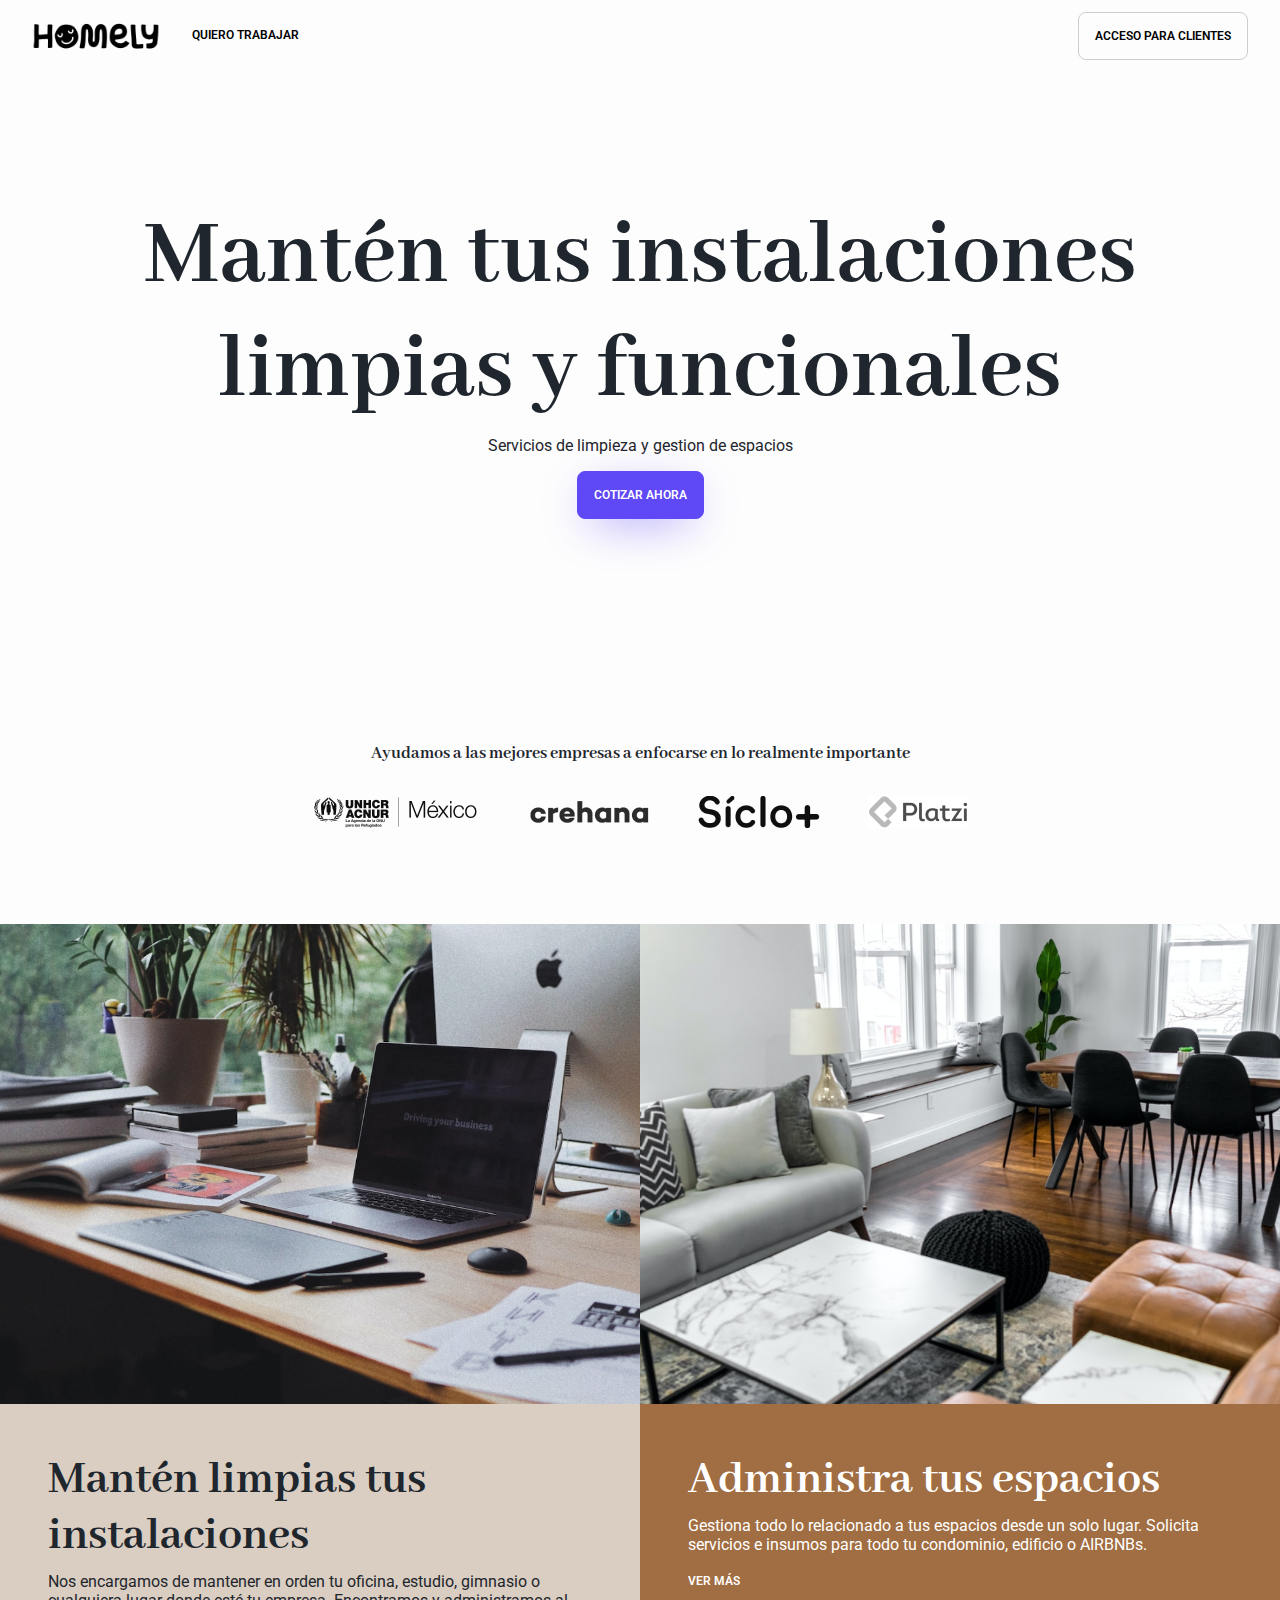
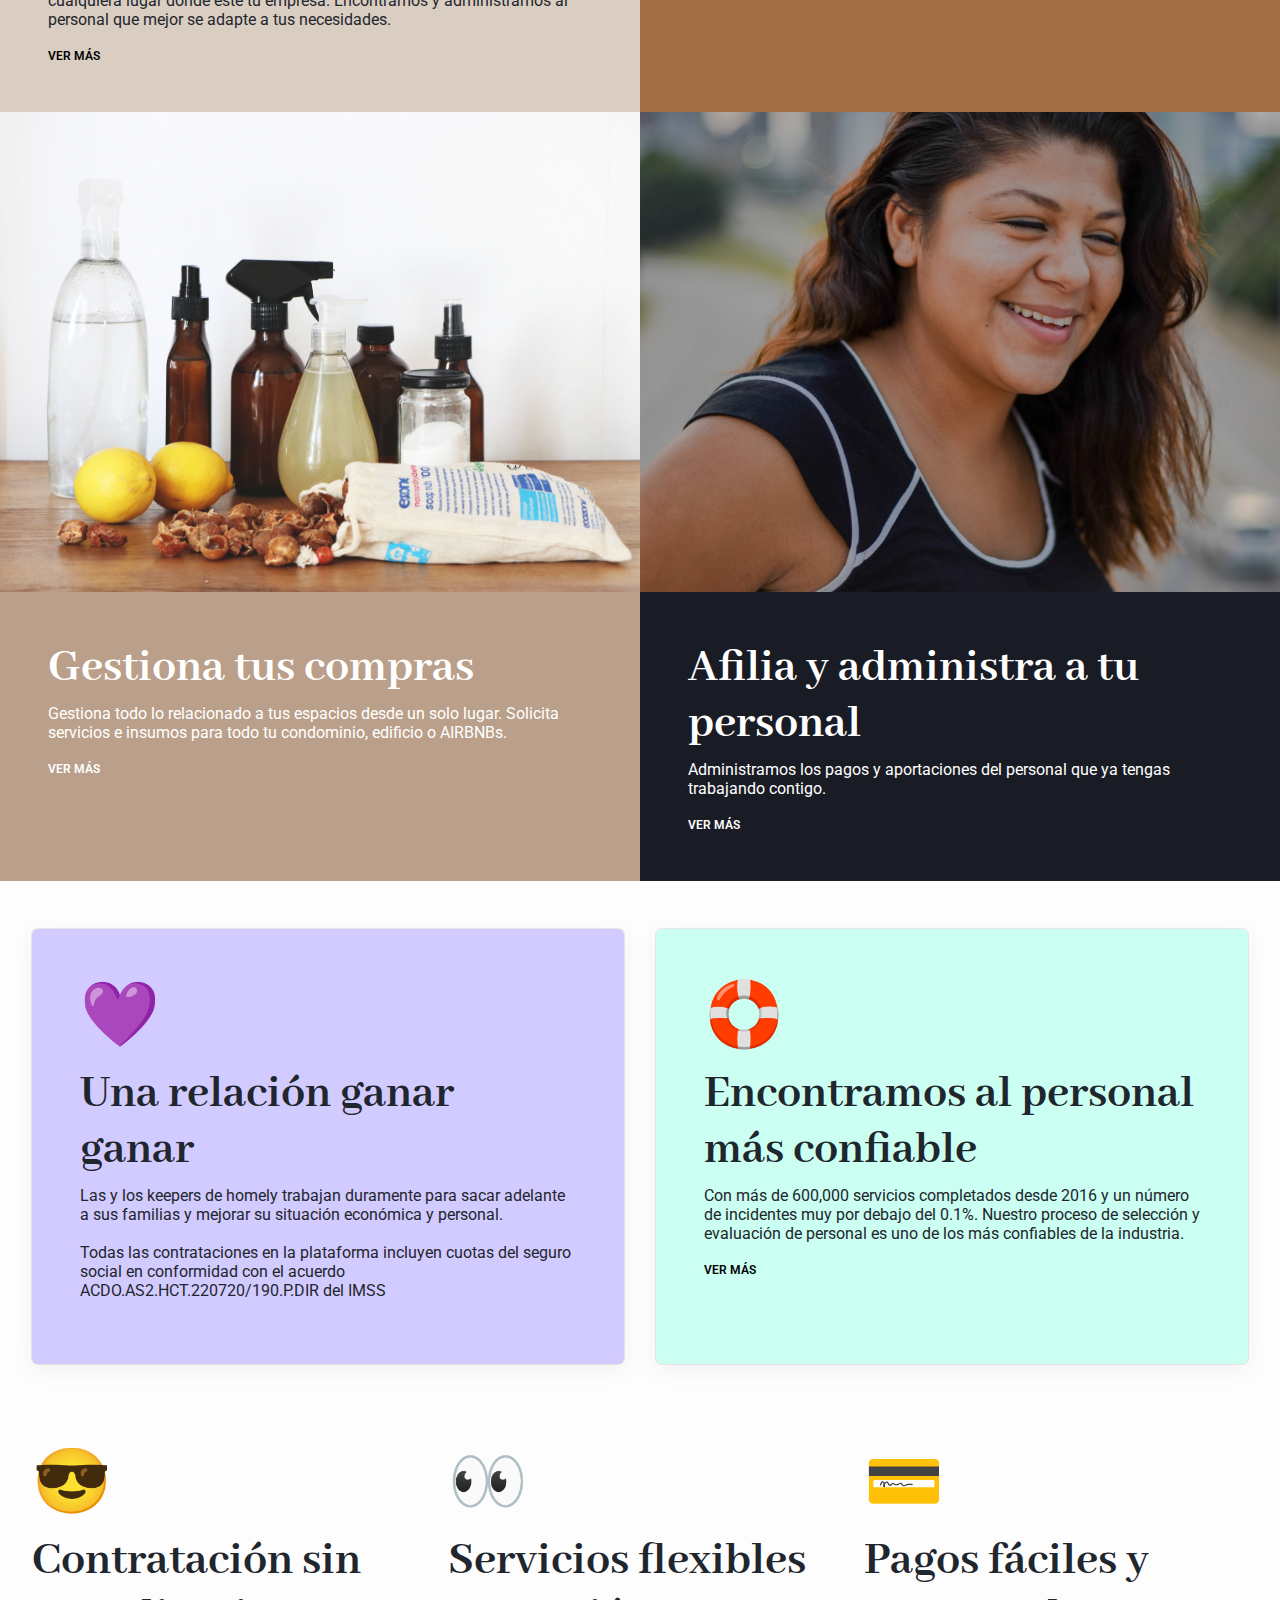
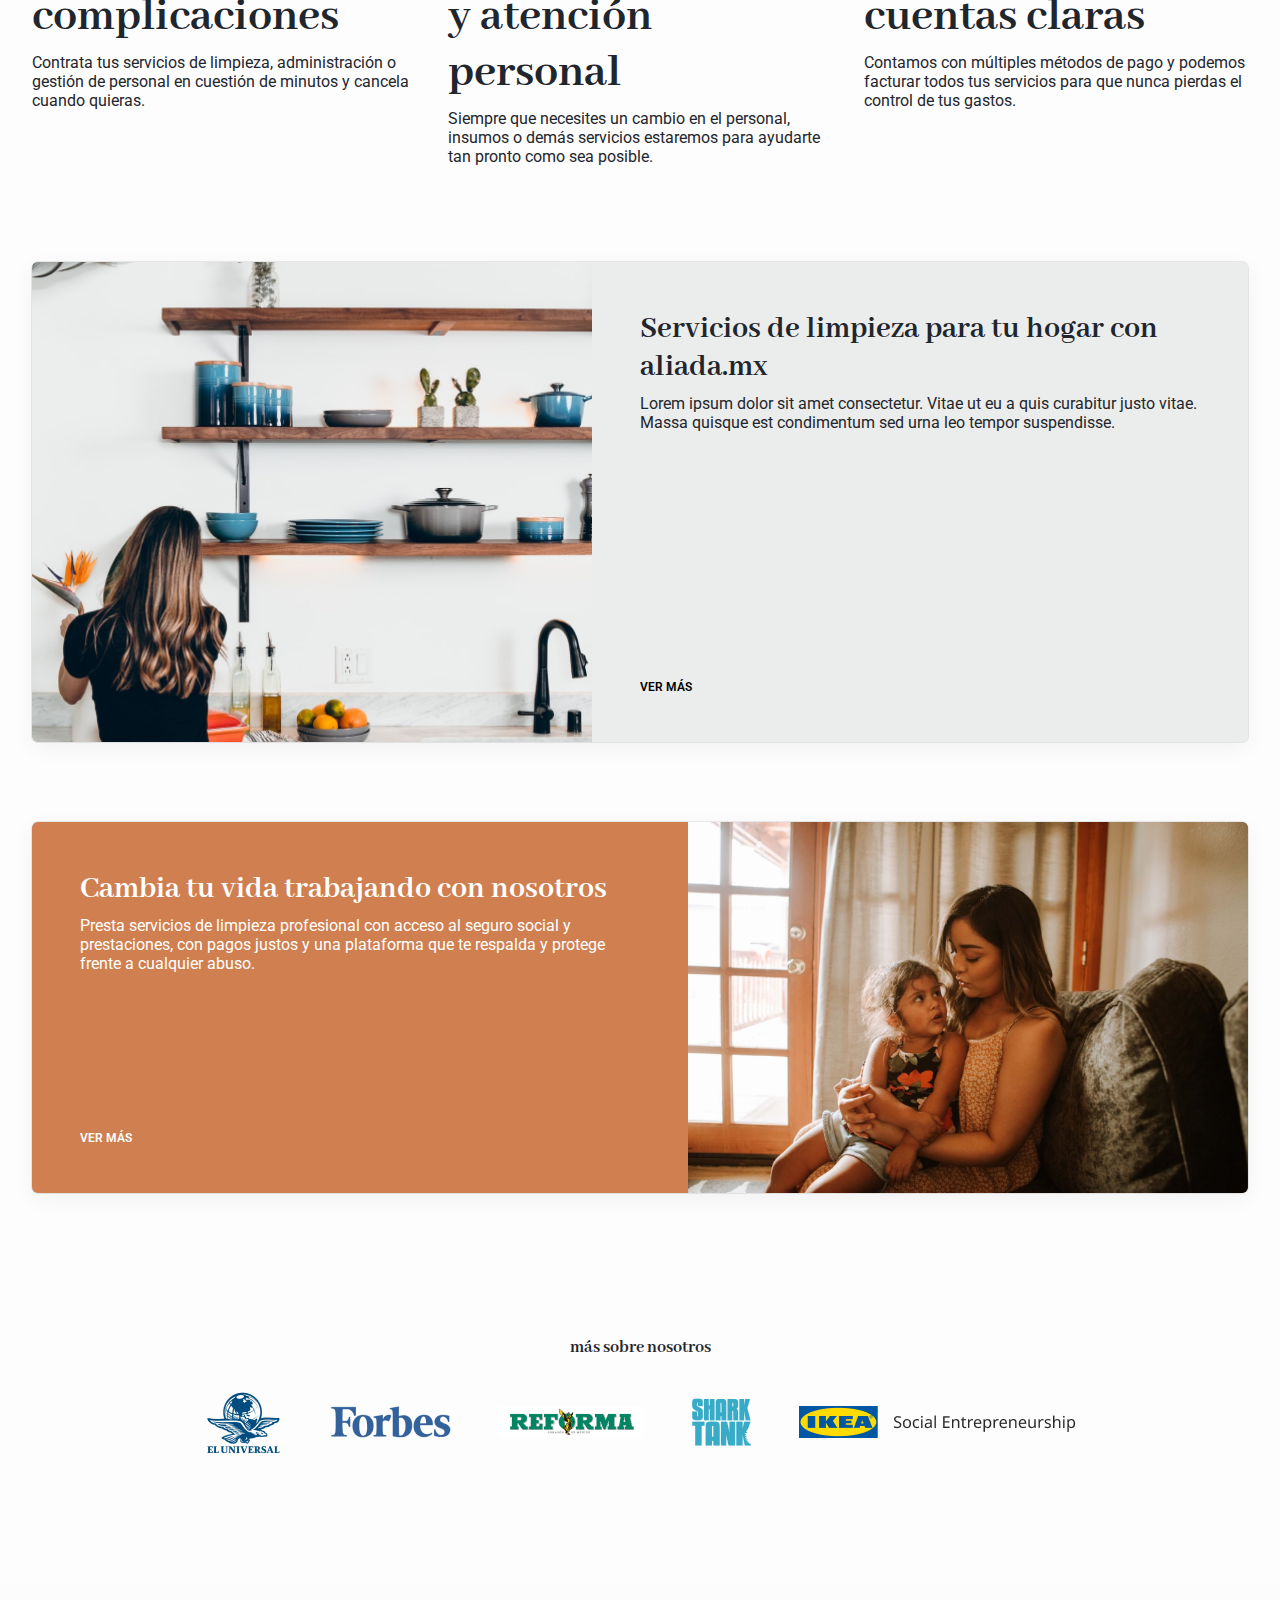
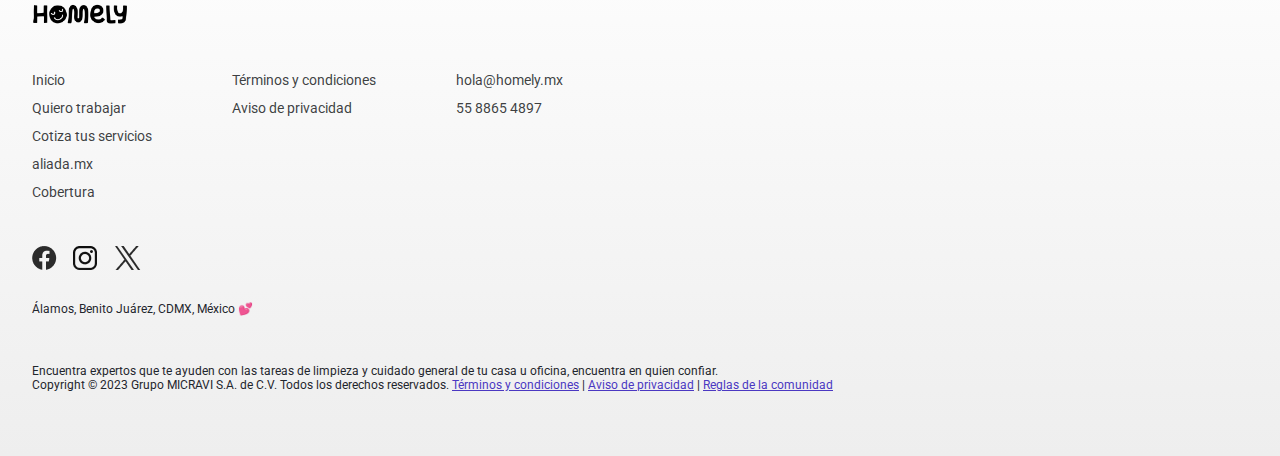
==== index.html @ 202dae4b "Basic pages done" ====
<!DOCTYPE html>
<html lang="en">
<head>
    <meta charset="UTF-8">
    <meta name="viewport" content="width=device-width, initial-scale=1.0">
    <title>Document</title>

    <link rel="stylesheet" href="alamo.css">
    <link rel="stylesheet" href="alamo.templates.css">

    <link href="https://fonts.googleapis.com/css2?family=Material+Symbols+Outlined" rel="stylesheet" />

</head>
<body>
    <nav>
        <div id="left" class="d-flex flex-direction-row gap-016">
            <img src="img/brand/homely-black.png" alt="Homely Logo">
            <a href="/keeper.html" class="btn third">Quiero trabajar</a>
        </div>
        <div id="left" class="d-flex flex-direction-row gap-016">
            <a href="#" class="btn second">acceso para clientes</a>
        </div>
    </nav>
    
    <header class="container py-128 d-flex flex-direction-column align-content-center">
        <h1 class="serif center">
            Mantén tus instalaciones limpias y funcionales
        </h1>
        <p class="mb-4 text-center">
            Servicios de limpieza y gestion de espacios
        </p>
        <div class="d-flex gap-4">
            <a href="#" class="btn cta">cotizar ahora</a>
        </div>
    </header>

    <section class="container center p-096 d-flex flex-direction-column gap-024">
        <h6>Ayudamos a las mejores empresas a enfocarse en lo realmente importante</h6>
        <div class="d-flex justify-content-center gap-048 flex-wrap">
            <img src="img/logos/acnur.png" alt="La agencia de naciones unidas para refugiados"/>
            <img src="img/logos/crehana.png" alt="crehana"/>
            <img src="img/logos/siclo.png" alt="Siclo"/>
            <img src="img/logos/platzi.png" alt="Platzi"/>
        </div>
    </section>

    <section class="row">
        <div class="service-tile" style="background: #D9CEC1;">
            <div class="photo">
                <img src="img/photos/office.png" alt="">
            </div>
            <div class="pd-l">
                <h3>Mantén limpias tus instalaciones</h3>
                <p>
                    Nos encargamos de mantener en orden tu oficina, estudio, gimnasio o cualquiera lugar donde esté tu empresa. Encontramos y administramos al personal que mejor se adapte a tus necesidades.
                </p>
                <a href="#" class="btn arrow">ver más</a>
            </div>
        </div>
        <div class="service-tile" style="background: #A16D42;">
            <div class="photo">
                <img src="img/photos/livingroom.png" alt="">
            </div>
            <div class="pd-l text-main-light">
                <h3>Administra tus espacios</h3>
                <p>
                    Gestiona todo lo relacionado a tus espacios desde un solo lugar. Solicita servicios e insumos para todo tu condominio, edificio o AIRBNBs.
                </p>
                <a href="#" class="btn arrow light">ver más</a>
            </div>
        </div>
    </section>

    <section class="row mb-048">
        <div class="service-tile" style="background: #ba9f8a;">
            <div class="photo">
                <img src="img/photos/supplies.png" alt="">
            </div>
            <div class="pd-l text-main-light">
                <h3>Gestiona tus compras</h3>
                <p>
                    Gestiona todo lo relacionado a tus espacios desde un solo lugar. Solicita servicios e insumos para todo tu condominio, edificio o AIRBNBs.
                </p>
                <a href="#" class="btn arrow light">ver más</a>
            </div>
        </div>
        <div class="service-tile" style="background: #1A1C25;">
            <div class="photo">
                <img src="img/photos/keeper.png" alt="">
            </div>
            <div class="pd-l text-main-light">
                <h3>Afilia y administra a tu personal</h3>
                <p>
                    Administramos los pagos y aportaciones del personal que ya tengas trabajando contigo.
                </p>
                <a href="#" class="btn arrow light">ver más</a>
            </div>
        </div>
    </section>

    <section class="container d-flex flex-direction-column gap-080 mb-048">
        <div class="row gap-032">
            <div class="pd-l bg-aux-c card">
                <h2>💜</h2>
                <h3>
                    Una relación ganar ganar
                </h3>
                <p>
                    Las y los keepers de homely trabajan duramente para sacar adelante a sus familias y mejorar su situación económica y personal. 
                    <br/> <br/>
                    Todas las contrataciones en la plataforma incluyen cuotas del seguro social en conformidad con el acuerdo ACDO.AS2.HCT.220720/190.P.DIR del IMSS
                </p>
            </div>
            <div class="pd-l bg-aux-d card">
                <h2>🛟</h2>
                <h3>
                    Encontramos al personal más confiable
                </h3>
                <p>
                    Con más de 600,000 servicios completados desde 2016 y un número de incidentes muy por debajo del 0.1%. Nuestro proceso de selección y evaluación de personal es uno de los más confiables de la industria.
                </p>
                <a href="#" class="btn arrow">ver más</a>
            </div>
        </div>
        <div class="row gap-032">
            <div>
                <h2>😎</h2>
                <h3>
                    Contratación sin complicaciones
                </h3>
                <p>
                    Contrata tus servicios de limpieza, administración o gestión de personal en cuestión de minutos y cancela cuando quieras.
                </p>
            </div>
            <div>
                <h2>👀</h2>
                <h3>
                    Servicios flexibles y atención personal
                </h3>
                <p>
                    Siempre que necesites un cambio en el personal, insumos o demás servicios estaremos para ayudarte tan pronto como sea posible.
                </p>
            </div>
            <div>
                <h2>💳</h2>
                <h3>
                    Pagos fáciles y cuentas claras
                </h3>
                <p>
                    Contamos con múltiples métodos de pago y podemos facturar todos tus servicios para que nunca pierdas el control de tus gastos.
                </p>
            </div>
        </div>

        <div class="row card wide" style="background: #EBEDEC;">
            <div class="photo">
                <img src="img/photos/home-aliada.png" alt="Living room">
            </div>
            <div class="pd-l d-flex flex-direction-column justify-content-between">
                <div>
                    <h4>
                        Servicios de limpieza para tu hogar con aliada.mx
                    </h4>
                    <p>
                        Lorem ipsum dolor sit amet consectetur. Vitae ut eu a quis curabitur justo vitae. Massa quisque est condimentum sed urna leo tempor suspendisse.
                    </p>
                </div>
                <a href="https://aliada.mx/new-landing" class="btn arrow align-self-start">ver más</a>
            </div>
        </div>

        <div class="row reverse-on-mobile card wide text-main-light" style="background: #D07F50;">
            <div class="pd-l d-flex flex-direction-column justify-content-between">
                <div>
                    <h4>
                        Cambia tu vida trabajando con nosotros
                    </h4>
                    <p>
                        Presta servicios de limpieza profesional con acceso al seguro social y prestaciones, con pagos justos y una plataforma que te respalda y protege frente a cualquier abuso.
                    </p>
                </div>
                <a href="keeper.html" class="btn arrow light align-self-start">ver más</a>
            </div>
            <div class="photo">
                <img src="img/photos/keeper-with-kid.png" alt="Lioving room">
            </div>
        </div>

    </section>

    <section class="container center p-096 d-flex flex-direction-column gap-024">
        <h6>más sobre nosotros</h6>
        <div class="d-flex justify-content-center align-items-center gap-048 flex-wrap">
            <a href="https://www.eluniversal.com.mx/techbit/homely-la-app-que-te-ayuda-mantener-tu-casa-limpia/">
                <img src="img/logos/universal.png" alt="Diaro El Universal">
            </a>
            <a href="https://www.forbes.com.mx/30-promesas-2019-homely-y-su-mision-de-impulsar-a-los-trabajadores-domesticos/">
                <img src="img/logos/forbes.png" alt="Forbes">
            </a>
            <a href="https://www.reforma.com/arrasan-mexicanos-en-el-sxsw/ar1627088">
                <img src="img/logos/reforma.png" alt="Periodico Reforma">
            </a>
            <a href="https://www.youtube.com/watch?v=Z-7Yk5WXsDM">
                <img src="img/logos/sharktank.png" alt="Shark Tank">
            </a>
            <a href="https://www.ikeasocialentrepreneurship.org/en/social-enterprises/homely">
                <img src="img/logos/ikea-SE-logo.png" alt="Ikea social entrepreneurship">
            </a>
        </div>
    </section>

    <footer>
        <div class="container d-flex flex-direction-column py-048 gap-032">
            <img src="img/brand/homely-black.png" alt="homely logo">
            <menu class="caption">
                <div class="d-flex flex-direction-column gap-012">
                    <a href="#">Inicio</a>
                    <a href="#">Quiero trabajar</a>
                    <a href="#">Cotiza tus servicios</a>
                    <a href="#">aliada.mx</a>
                    <a href="#">Cobertura</a>
                </div>
                <div class="d-flex flex-direction-column gap-012">
                    <a href="#">Términos y condiciones</a>
                    <a href="#">Aviso de privacidad</a>
                </div>
                <div class="d-flex flex-direction-column gap-012">
                    <a href="#">hola@homely.mx</a>
                    <a href="#">55 8865 4897</a>
                </div>
            </menu>
            <div class="footer-social d-flex gap-016">
                <a href="https://www.facebook.com/HomelyLat/">
                    <img src="img/logos/facebook.png" alt="facebook">
                </a>
                <a href="https://instagram.com/homelylat?igshid=MzRlODBiNWFlZA==">
                    <img src="img/logos/instagram.png" alt="instagram">
                </a>
                <a href="https://x.com/homelylat">
                    <img src="img/logos/x.png" alt="twitter">
                </a>
            </div>
            <p class="small">
                Álamos, Benito Juárez, CDMX, México 💕
            </p>

            <p class="small text-subtle-dark">
                Encuentra expertos que te ayuden con las tareas de limpieza y cuidado general de tu casa u oficina, encuentra en quien confiar.
                <br>
                Copyright © 2023 Grupo MICRAVI S.A. de C.V. Todos los derechos reservados. <a href="#">Términos y condiciones</a> | <a href="#">Aviso de privacidad</a> | <a href="#">Reglas de la comunidad</a> 
            </p>
        </div>
    </footer>
</body>
</html>
---- alamo.css ----
/* ==================================== index ====================================
  Imports
  Root
  HTML
  Text
    Text alignment
    Text transformation
    Lists
  Background
  Color
    Font color
  Padding
  Flexbox
  Grid
  Buttons
  Form controls
  Navigation
  Sections
  Image handling (sizing and responsivness)
  Shadows
*/

/* ==================================== imports ==================================== */

@import url('https://fonts.googleapis.com/css2?family=Roboto:wght@100;400;700&display=swap');
@import url('https://fonts.googleapis.com/css2?family=Roboto+Slab&display=swap');
@import url('https://fonts.googleapis.com/css2?family=Abhaya+Libre:wght@400;700&display=swap');

/* ==================================== ROOT ==================================== */
/* Define variables here */

:root{
    --color-brand-main-030: #E3E7FF;
    --color-brand-main-060: #D5DBFF; 
    --color-brand-main-090: #ABB6FF; 
    --color-brand-main-100: #5F48F6; 
    --color-brand-main-200: #4B38C2; 
    --color-brand-main-300: #2D2275;
    --color-brand-main-400: #100748; 

    --color-neutral-solid-00: #FFFFFF; 
    --color-neutral-solid-10: #F0F2F5; 
    --color-neutral-solid-20: #D1D7E0; 
    --color-neutral-solid-30: #B3BDCB; 
    --color-neutral-solid-40: #95A3B7; 
    --color-neutral-solid-50: #7689A2; 
    --color-neutral-solid-60: #48566A; 
    --color-neutral-solid-70: #343E4C; 
    --color-neutral-solid-80: #1F262D; 
    --color-neutral-solid-90: #0A0D0F; 
    --color-neutral-solid-100: #000000; 

    --color-neutral-alpha-light-05: rgba(249, 250, 251, 0.05); 
    --color-neutral-alpha-light-10: rgba(249, 250, 251, 0.1); 
    --color-neutral-alpha-light-20: rgba(240, 242, 245, 0.2); 
    --color-neutral-alpha-light-40: rgba(209, 215, 224, 0.4); 
    --color-neutral-alpha-light-80: rgba(179, 189, 203, 0.8); 

    --color-neutral-alpha-dark-05: rgba(10, 13, 15, 0.05); 
    --color-neutral-alpha-dark-10: rgba(10, 13, 15, 0.1); 
    --color-neutral-alpha-dark-20: rgba(10, 13, 15, 0.2); 
    --color-neutral-alpha-dark-40: rgba(10, 13, 15, 0.4); 
    --color-neutral-alpha-dark-80: rgba(10, 13, 15, 0.8); 

    --color-aux-a: #CCFFCB;
    --color-aux-b: #FCFC95;
    --color-aux-c: #D2CBFF;
    --color-aux-d: #CAFFF2;
    --color-aux-e: #FECAFF;

    --color-school-coding: #0048B5;
    --color-school-data: #95E388;
    --color-school-design: #FF4365;

    --color-status-success-50: #A5FFE9;
    --color-status-success-100: #49F6AD;
    --color-status-success-200: #33AC8F;

    --color-status-warning-50: #FFFFCB;
    --color-status-warning-100: #FCFC95;
    --color-status-warning-200: #B9A165;

    --color-status-danger-50: #FFC3A5;
    --color-status-danger-100: #F67C49;
    --color-status-danger-200: #AC5B33;

    --color-status-info-50: #A5DDFF;
    --color-status-info-100: #4990F6;
    --color-status-info-200: #337FAC;

    --gradient-light-1: linear-gradient(-20deg, #ace0f9 0%, #fff1eb 100%);
    --gradient-light-2: linear-gradient(-20deg, #f6f3ff 0%, #cd9cf2 1000%);
    --gradient-light-3: linear-gradient(-20deg, #e9defa 0%, #fbfcdb 100%);
    --gradient-light-4: linear-gradient(to top, #dad4ec 0%, #dad4ec 1%, #f3e7e9 100%);
    --gradient-light-5: linear-gradient(-90deg, #c1dfc4 0%, #deecdd 100%);
    --gradient-light-6: linear-gradient(to top, #dfe9f3 0%, white 100%);
    --gradient-light-7: linear-gradient(-225deg, #E3FDF5 0%, #FFE6FA 100%);
    --gradient-light-8: linear-gradient(-225deg, #B7F8DB 0%, #50A7C2 100%);

    --gradient-dark-1: linear-gradient(135deg, #667eea 0%, #764ba2 100%);
    --gradient-dark-2: linear-gradient(90deg, #4facfe 0%, #00f2fe 100%);
    --gradient-dark-3: linear-gradient(-120deg, #f093fb 0%, #f5576c 100%);
    --gradient-dark-4: linear-gradient(to right, #6a11cb 0%, #2575fc 100%);
    --gradient-dark-5: linear-gradient(to top, #00c6fb 0%, #005bea 100%);
    --gradient-dark-6: linear-gradient(15deg, #13547a 0%, #80d0c7 100%);
    --gradient-dark-7: linear-gradient(to right, #ff0844 0%, #ffb199 100%);
    --gradient-dark-8: linear-gradient(20deg, #616161 0%, #9bc5c3 100%);

    --gradient-v-1: linear-gradient(to bottom, #9B4F96, #FF6BAE);
    --gradient-v-2: linear-gradient(to bottom, #403F8C, #00F1FF);
    --gradient-v-3: linear-gradient(to bottom, #FFB800, #FF3C82);
    --gradient-v-4: linear-gradient(to bottom, #B721FF, #FFD302);
    --gradient-v-5: linear-gradient(to bottom, #1B998B, #00B4D8);

    --gradient-background-light: linear-gradient(180deg, #FFFFFF 0%, #EFEFF5 100%);
    --gradient-background-dark: linear-gradient(180deg, #3B3F4B 0%, #262831 100%);

    --radius-4: 0.25rem;
    --radius-8: 0.5rem;
    --radius-12: 0.75rem;
    --radius-16: 1rem;
    --radius-24: 1.5rem;
    --radius-32: 2rem;
    --radius-64: 4rem;
    --radius-128: 8rem;
    --radius-160: 10rem;
    --radius-192: 12rem;

    --base-size-4: 0.25rem;
    --base-size-8: 0.5rem;
    --base-size-12: 0.75rem;
    --base-size-16: 1rem;
    --base-size-20: 1.25rem;
    --base-size-24: 1.5rem;
    --base-size-28: 1.75rem;
    --base-size-32: 2rem;
    --base-size-36: 2.25rem;
    --base-size-40: 2.5rem;
    --base-size-44: 2.75rem;
    --base-size-48: 3rem;
    --base-size-64: 4rem;
    --base-size-80: 5rem;
    --base-size-96: 6rem;
    --base-size-112: 7rem;
    --base-size-128: 8rem;
    --base-size-144: 9rem;
    --base-size-160: 10rem;
    --base-size-240: 15rem;
}

::selection {
  background-color: #FCFC95; /* set the background color of the selected text */
  color: #000; /* set the text color of the selected text */
  text-shadow: none; /* remove any text shadow on the selected text */
}


/* ==================================== HTML ==================================== */
/* Default styles for the HTML element */

html, body { 
    padding: 0px;
    margin: 0px;
    font-family: 'Roboto', sans-serif;
    background: #FDFDFD;
    color: var(--color-neutral-solid-80);
}

body{
  overflow:initial !important
}

/* ==================================== text ==================================== */
/* Text size and transformation */

h1, h2, h3, h4, h5, h6{
  margin: 0px;
  font-family: 'Abhaya Libre', 'Times New Roman', Times, serif;
  font-weight: 700;
  margin-bottom: 8px;
}

p{
  margin: 0px;
  margin-bottom: 16px;
  font-family: 'Roboto', Arial, Helvetica, sans-serif;
}

/* h1.serif, h2.serif, h3.serif, h4.serif, h5.serif, h6.serif{
  font-family: 'Poppins';
  font-weight: 700;
} */

h1{ font-size: 6rem; font-weight: 700;}
h2{ font-size: 4em; font-weight: 700;}
h3{ font-size: 3rem; font-weight: 700;}
h4{ font-size: 2rem; font-weight: 700;}
h5{ font-size: 1.5rem; font-weight: 700;}
h6{ font-size: 1.125rem; font-weight: 700;}


@media screen and (max-width: 768px) { 
  h1 { font-size: 3rem; }
  h2 { font-size: 2.5rem; }
  h3 { font-size: 2rem; }
  h4 { font-size: 1.75rem; }
  h5 { font-size: 1.5rem; }
  h6 { font-size: 1.25rem; }
}

.quote{ font-size: 1.25rem; font-family: 'Roboto Slab'; }

.caption{ font-size: 0.875rem; }

.small{ font-size: 0.75rem; }

.overline{ font-size: 0.625rem; }

.right{ text-align: right; }

.left{ text-align: left;}

.center{ text-align: center; }

.right{ text-align: right; }

.justify{ text-align: justify; }

.bold{ font-weight: bold; }

.italic{ font-style: italic; }

.underline{ text-decoration: underline; }

.capitalize{ text-transform: capitalize; }

ul {
  padding: 0px;
}

li {
  display: flex;
  align-items: center;
  margin-bottom: 1rem;
}

.feather {
  width: 18px;
  height: 18px;
  stroke: currentColor;
  stroke-width: 1;
  stroke-linecap: round;
  stroke-linejoin: round;
  fill: none;
}


/* ==================================== background ==================================== */
/* SECTION DESCRIPTION HERE */

.bg-primary { background-color: var(--color-brand-main-100); }
.bg-secondary { background-color: var(--color-brand-main-300); }
.bg-white { background-color: var(--color-neutral-solid-00); }
.bg-light { background-color: var(--color-neutral-solid-10); }
.bg-dark { background-color: var(--color-neutral-solid-100); }

.bg-light-main      { background-color: var(--color-neutral-solid-00);}
.bg-light-secondary { background-color: var(--color-neutral-solid-20);}
.bg-dark-main       {background-color: var(--color-neutral-solid-90);}
.bg-dark-secondary  {background-color: var(--color-neutral-solid-80);}

.bg-aux-a { background-color: var(--color-aux-a); }
.bg-aux-b { background-color: var(--color-aux-b); }
.bg-aux-c { background-color: var(--color-aux-c); }
.bg-aux-d { background-color: var(--color-aux-d); }
.bg-aux-e { background-color: var(--color-aux-e); }

.bg-school-coding { background-color: var(--color-school-coding); }
.bg-school-data { background-color: var(--color-school-data); }
.bg-school-design { background-color: var(--color-school-design); }

.bg-gradient-light-1 { background-image: var(--gradient-light-1) !important; }
.bg-gradient-light-2 { background-image: var(--gradient-light-2) !important; }
.bg-gradient-light-3 { background-image: var(--gradient-light-3) !important; }
.bg-gradient-light-4 { background-image: var(--gradient-light-4) !important; }
.bg-gradient-light-5 { background-image: var(--gradient-light-5) !important; }
.bg-gradient-light-6 { background-image: var(--gradient-light-6) !important; }
.bg-gradient-light-7 { background-image: var(--gradient-light-7) !important; }
.bg-gradient-light-8 { background-image: var(--gradient-light-8) !important; }

.bg-gradient-dark-1 { background-image: var(--gradient-dark-1) !important }
.bg-gradient-dark-2 { background-image: var(--gradient-dark-2) !important; }
.bg-gradient-dark-3 { background-image: var(--gradient-dark-3) !important; }
.bg-gradient-dark-4 { background-image: var(--gradient-dark-4) !important; }
.bg-gradient-dark-5 { background-image: var(--gradient-dark-5) !important; }
.bg-gradient-dark-6 { background-image: var(--gradient-dark-6) !important; }
.bg-gradient-dark-7 { background-image: var(--gradient-dark-7) !important; }
.bg-gradient-dark-8 { background-image: var(--gradient-dark-8) !important; }

.bg-gradient-v-1 { background-image: var(--gradient-v-1); }
.bg-gradient-v-2 { background-image: var(--gradient-v-2); }
.bg-gradient-v-3 { background-image: var(--gradient-v-3); }
.bg-gradient-v-4 { background-image: var(--gradient-v-4); }
.bg-gradient-v-5 { background-image: var(--gradient-v-5); }

.bg-gradient-light { background-image: var(--gradient-background-light); }

.bg-alpha-light { background: var(--color-neutral-alpha-light-20); }
.bg-alpha-dark { background: var(--color-neutral-alpha-dark-20); }

.transition { background: linear-gradient(180deg, var(--color1) 49.48%, #FFFFFF 49.49%); }
.transition-light { --color1: var(--color-neutral-solid-10); }
.transition-dark { --color1: var(--color-neutral-solid-80); }


/* ==================================== font color ==================================== */
/* SECTION DESCRIPTION HERE */

.text-main-light{
  color: var(--color-neutral-solid-00);
}

.text-main-dark{
    color: var(--color-neutral-solid-100);
}

.text-secondary-light{
  color: var(--color-neutral-alpha-light-40);
}

.text-secondary-dark{
  color: var(--color-neutral-alpha-dark-40);
}

/* .text-gradient {
  background-size: 100%;
  background-clip: text;
  -webkit-background-clip: text;
  -moz-background-clip: text;
  -webkit-text-fill-color: transparent; 
  -moz-text-fill-color: transparent;
} */

.gradient-text {
  background: linear-gradient(45deg, #ff00cc, #3333ff);
  background-clip: text;
  -webkit-background-clip: text;
  color: transparent;
}

/* ==================================== padding & margin ==================================== */
/* SECTION DESCRIPTION HERE */

/* Spacing */

/* Margin */
.m-004 { margin: var(--base-size-4);}
.m-008 { margin: var(--base-size-8);}
.m-012 { margin: var(--base-size-12);}
.m-016 { margin: var(--base-size-16); }
.m-020 { margin: var(--base-size-20); }
.m-024 { margin: var(--base-size-24); }
.m-028 { margin: var(--base-size-28); }
.m-032 { margin: var(--base-size-32); }
.m-036 { margin: var(--base-size-36); }
.m-040 { margin: var(--base-size-40); }
.m-044 { margin: var(--base-size-44); }
.m-048 { margin: var(--base-size-48); }
.m-064 { margin: var(--base-size-64); }
.m-080 { margin: var(--base-size-80); }
.m-096 { margin: var(--base-size-96); }
.m-112 { margin: var(--base-size-112); }
.m-128 { margin: var(--base-size-128); }
.m-144 { margin: var(--base-size-144); }
.m-160 { margin: var(--base-size-160); }

/* Margin Y */
.my-004 { margin-top: var(--base-size-4); margin-bottom: var(--base-size-4); }
.my-008 { margin-top: var(--base-size-8); margin-bottom: var(--base-size-8); }
.my-012 { margin-top: var(--base-size-12); margin-bottom: var(--base-size-12); }
.my-016 { margin-top: var(--base-size-16); margin-bottom: var(--base-size-16); }
.my-020 { margin-top: var(--base-size-20); margin-bottom: var(--base-size-20); }
.my-024 { margin-top: var(--base-size-24); margin-bottom: var(--base-size-24); }
.my-028 { margin-top: var(--base-size-28); margin-bottom: var(--base-size-28); }
.my-032 { margin-top: var(--base-size-32); margin-bottom: var(--base-size-32); }
.my-036 { margin-top: var(--base-size-36); margin-bottom: var(--base-size-36); }
.my-040 { margin-top: var(--base-size-40); margin-bottom: var(--base-size-40); }
.my-044 { margin-top: var(--base-size-44); margin-bottom: var(--base-size-44); }
.my-048 { margin-top: var(--base-size-48); margin-bottom: var(--base-size-48); }
.my-064 { margin-top: var(--base-size-64); margin-bottom: var(--base-size-64); }
.my-080 { margin-top: var(--base-size-80); margin-bottom: var(--base-size-80); }
.my-096 { margin-top: var(--base-size-96); margin-bottom: var(--base-size-96); }
.my-112 { margin-top: var(--base-size-112); margin-bottom: var(--base-size-112); }
.my-128 { margin-top: var(--base-size-128); margin-bottom: var(--base-size-128); }
.my-144 { margin-top: var(--base-size-144); margin-bottom: var(--base-size-144); }
.my-160 { margin-top: var(--base-size-160); margin-bottom: var(--base-size-160); }

/* Margin X */
.mx-004 { margin-left: var(--base-size-4); margin-right: var(--base-size-4); }
.mx-008 { margin-left: var(--base-size-8); margin-right: var(--base-size-8); }
.mx-012 { margin-left: var(--base-size-12); margin-right: var(--base-size-12); }
.mx-016 { margin-left: var(--base-size-16); margin-right: var(--base-size-16); }
.mx-020 { margin-left: var(--base-size-20); margin-right: var(--base-size-20); }
.mx-024 { margin-left: var(--base-size-24); margin-right: var(--base-size-24); }
.mx-028 { margin-left: var(--base-size-28); margin-right: var(--base-size-28); }
.mx-032 { margin-left: var(--base-size-32); margin-right: var(--base-size-32); }
.mx-036 { margin-left: var(--base-size-36); margin-right: var(--base-size-36); }
.mx-040 { margin-left: var(--base-size-40); margin-right: var(--base-size-40); }
.mx-044 { margin-left: var(--base-size-44); margin-right: var(--base-size-44); }
.mx-048 { margin-left: var(--base-size-48); margin-right: var(--base-size-48); }
.mx-064 { margin-left: var(--base-size-64); margin-right: var(--base-size-64); }
.mx-080 { margin-left: var(--base-size-80); margin-right: var(--base-size-80); }
.mx-096 { margin-left: var(--base-size-96); margin-right: var(--base-size-96); }
.mx-112 { margin-left: var(--base-size-112); margin-right: var(--base-size-112); }
.mx-128 { margin-left: var(--base-size-128); margin-right: var(--base-size-128); }
.mx-144 { margin-left: var(--base-size-144); margin-right: var(--base-size-144); }
.mx-160 { margin-left: var(--base-size-160); margin-right: var(--base-size-160); }


/* Margin Top */
.mt-004 { margin-top: var(--base-size-4); }
.mt-008 { margin-top: var(--base-size-8); }
.mt-012 { margin-top: var(--base-size-12); }
.mt-016 { margin-top: var(--base-size-16); }
.mt-020 { margin-top: var(--base-size-20); }
.mt-024 { margin-top: var(--base-size-24); }
.mt-028 { margin-top: var(--base-size-28); }
.mt-032 { margin-top: var(--base-size-32); }
.mt-036 { margin-top: var(--base-size-36); }
.mt-040 { margin-top: var(--base-size-40); }
.mt-044 { margin-top: var(--base-size-44); }
.mt-048 { margin-top: var(--base-size-48); }
.mt-064 { margin-top: var(--base-size-64); }
.mt-080 { margin-top: var(--base-size-80); }
.mt-096 { margin-top: var(--base-size-96); }
.mt-112 { margin-top: var(--base-size-112); }
.mt-128 { margin-top: var(--base-size-128); }
.mt-144 { margin-top: var(--base-size-144); }
.mt-160 { margin-top: var(--base-size-160); }

/* Margin Bottom */
.mb-004 { margin-bottom: var(--base-size-4); }
.mb-008 { margin-bottom: var(--base-size-8); }
.mb-012 { margin-bottom: var(--base-size-12); }
.mb-016 { margin-bottom: var(--base-size-16); }
.mb-020 { margin-bottom: var(--base-size-20); }
.mb-024 { margin-bottom: var(--base-size-24); }
.mb-028 { margin-bottom: var(--base-size-28); }
.mb-032 { margin-bottom: var(--base-size-32); }
.mb-036 { margin-bottom: var(--base-size-36); }
.mb-040 { margin-bottom: var(--base-size-40); }
.mb-044 { margin-bottom: var(--base-size-44); }
.mb-048 { margin-bottom: var(--base-size-48); }
.mb-064 { margin-bottom: var(--base-size-64); }
.mb-080 { margin-bottom: var(--base-size-80); }
.mb-096 { margin-bottom: var(--base-size-96); }
.mb-112 { margin-bottom: var(--base-size-112); }
.mb-128 { margin-bottom: var(--base-size-128); }
.mb-144 { margin-bottom: var(--base-size-144); }
.mb-160 { margin-bottom: var(--base-size-160); }


/* Margin Left */
.ml-004 { margin-left: var(--base-size-4); }
.ml-008 { margin-left: var(--base-size-8); }
.ml-012 { margin-left: var(--base-size-12); }
.ml-016 { margin-left: var(--base-size-16); }
.ml-020 { margin-left: var(--base-size-20); }
.ml-024 { margin-left: var(--base-size-24); }
.ml-028 { margin-left: var(--base-size-28); }
.ml-032 { margin-left: var(--base-size-32); }
.ml-036 { margin-left: var(--base-size-36); }
.ml-040 { margin-left: var(--base-size-40); }
.ml-044 { margin-left: var(--base-size-44); }
.ml-048 { margin-left: var(--base-size-48); }
.ml-064 { margin-left: var(--base-size-64); }
.ml-080 { margin-left: var(--base-size-80); }
.ml-096 { margin-left: var(--base-size-96); }
.ml-112 { margin-left: var(--base-size-112); }
.ml-128 { margin-left: var(--base-size-128); }
.ml-144 { margin-left: var(--base-size-144); }
.ml-160 { margin-left: var(--base-size-160); }


/* Margin Right */
.mr-004 { margin-right: var(--base-size-4); }
.mr-008 { margin-right: var(--base-size-8); }
.mr-012 { margin-right: var(--base-size-12); }
.mr-016 { margin-right: var(--base-size-16); }
.mr-020 { margin-right: var(--base-size-20); }
.mr-024 { margin-right: var(--base-size-24); }
.mr-028 { margin-right: var(--base-size-28); }
.mr-032 { margin-right: var(--base-size-32); }
.mr-036 { margin-right: var(--base-size-36); }
.mr-040 { margin-right: var(--base-size-40); }
.mr-044 { margin-right: var(--base-size-44); }
.mr-048 { margin-right: var(--base-size-48); }
.mr-064 { margin-right: var(--base-size-64); }
.mr-080 { margin-right: var(--base-size-80); }
.mr-096 { margin-right: var(--base-size-96); }
.mr-112 { margin-right: var(--base-size-112); }
.mr-128 { margin-right: var(--base-size-128); }
.mr-144 { margin-right: var(--base-size-144); }
.mr-160 { margin-right: var(--base-size-160); }

/* Padding */
.p-004 { padding: var(--base-size-4); }
.p-008 { padding: var(--base-size-8); }
.p-012 { padding: var(--base-size-12); }
.p-016 { padding: var(--base-size-16); }
.p-020 { padding: var(--base-size-20); }
.p-024 { padding: var(--base-size-24); }
.p-028 { padding: var(--base-size-28); }
.p-032 { padding: var(--base-size-32); }
.p-036 { padding: var(--base-size-36); }
.p-040 { padding: var(--base-size-40); }
.p-044 { padding: var(--base-size-44); }
.p-048 { padding: var(--base-size-48); }
.p-064 { padding: var(--base-size-64); }
.p-080 { padding: var(--base-size-80); }
.p-096 { padding: var(--base-size-96); }
.p-112 { padding: var(--base-size-112); }
.p-128 { padding: var(--base-size-128); }
.p-144 { padding: var(--base-size-144); }
.p-160 { padding: var(--base-size-160); }
.p-240 { padding: var(--base-size-240); }

/* Padding Vertical */
.py-004 { padding-top: var(--base-size-4); padding-bottom: var(--base-size-4); }
.py-008 { padding-top: var(--base-size-8); padding-bottom: var(--base-size-8); }
.py-012 { padding-top: var(--base-size-12); padding-bottom: var(--base-size-12); }
.py-016 { padding-top: var(--base-size-16); padding-bottom: var(--base-size-16); }
.py-020 { padding-top: var(--base-size-20); padding-bottom: var(--base-size-20); }
.py-024 { padding-top: var(--base-size-24); padding-bottom: var(--base-size-24); }
.py-028 { padding-top: var(--base-size-28); padding-bottom: var(--base-size-28); }
.py-032 { padding-top: var(--base-size-32); padding-bottom: var(--base-size-32); }
.py-036 { padding-top: var(--base-size-36); padding-bottom: var(--base-size-36); }
.py-040 { padding-top: var(--base-size-40); padding-bottom: var(--base-size-40); }
.py-044 { padding-top: var(--base-size-44); padding-bottom: var(--base-size-44); }
.py-048 { padding-top: var(--base-size-48); padding-bottom: var(--base-size-48); }
.py-064 { padding-top: var(--base-size-64); padding-bottom: var(--base-size-64); }
.py-080 { padding-top: var(--base-size-80); padding-bottom: var(--base-size-80); }
.py-096 { padding-top: var(--base-size-96); padding-bottom: var(--base-size-96); }
.py-112 { padding-top: var(--base-size-112); padding-bottom: var(--base-size-112); }
.py-128 { padding-top: var(--base-size-128); padding-bottom: var(--base-size-128); }
.py-144 { padding-top: var(--base-size-144); padding-bottom: var(--base-size-144); }
.py-160 { padding-top: var(--base-size-160); padding-bottom: var(--base-size-160); }
.py-240 { padding-top: var(--base-size-240); padding-bottom: var(--base-size-240); }

/* Padding Horizontal */
.px-004 { padding-left: var(--base-size-4); padding-right: var(--base-size-4); }
.px-008 { padding-left: var(--base-size-8); padding-right: var(--base-size-8); }
.px-012 { padding-left: var(--base-size-12); padding-right: var(--base-size-12); }
.px-016 { padding-left: var(--base-size-16); padding-right: var(--base-size-16); }
.px-020 { padding-left: var(--base-size-20); padding-right: var(--base-size-20); }
.px-024 { padding-left: var(--base-size-24); padding-right: var(--base-size-24); }
.px-028 { padding-left: var(--base-size-28); padding-right: var(--base-size-28); }
.px-032 { padding-left: var(--base-size-32); padding-right: var(--base-size-32); }
.px-036 { padding-left: var(--base-size-36); padding-right: var(--base-size-36); }
.px-040 { padding-left: var(--base-size-40); padding-right: var(--base-size-40); }
.px-044 { padding-left: var(--base-size-44); padding-right: var(--base-size-44); }
.px-048 { padding-left: var(--base-size-48); padding-right: var(--base-size-48); }
.px-064 { padding-left: var(--base-size-64); padding-right: var(--base-size-64); }
.px-080 { padding-left: var(--base-size-80); padding-right: var(--base-size-80); }
.px-096 { padding-left: var(--base-size-96); padding-right: var(--base-size-96); }
.px-112 { padding-left: var(--base-size-112); padding-right: var(--base-size-112); }
.px-128 { padding-left: var(--base-size-128); padding-right: var(--base-size-128); }
.px-144 { padding-left: var(--base-size-144); padding-right: var(--base-size-144); }
.px-160 { padding-left: var(--base-size-160); padding-right: var(--base-size-160); }

/* Padding Top */
.pt-004 { padding-top: var(--base-size-4); }
.pt-008 { padding-top: var(--base-size-8); }
.pt-012 { padding-top: var(--base-size-12); }
.pt-016 { padding-top: var(--base-size-16); }
.pt-020 { padding-top: var(--base-size-20); }
.pt-024 { padding-top: var(--base-size-24); }
.pt-028 { padding-top: var(--base-size-28); }
.pt-032 { padding-top: var(--base-size-32); }
.pt-036 { padding-top: var(--base-size-36); }
.pt-040 { padding-top: var(--base-size-40); }
.pt-044 { padding-top: var(--base-size-44); }
.pt-048 { padding-top: var(--base-size-48); }
.pt-064 { padding-top: var(--base-size-64); }
.pt-080 { padding-top: var(--base-size-80); }
.pt-096 { padding-top: var(--base-size-96); }
.pt-112 { padding-top: var(--base-size-112); }
.pt-128 { padding-top: var(--base-size-128); }
.pt-144 { padding-top: var(--base-size-144); }
.pt-160 { padding-top: var(--base-size-160); }

/* Padding Bottom */
.pb-004 { padding-bottom: var(--base-size-4); }
.pb-008 { padding-bottom: var(--base-size-8); }
.pb-012 { padding-bottom: var(--base-size-12); }
.pb-016 { padding-bottom: var(--base-size-16); }
.pb-020 { padding-bottom: var(--base-size-20); }
.pb-024 { padding-bottom: var(--base-size-24); }
.pb-028 { padding-bottom: var(--base-size-28); }
.pb-032 { padding-bottom: var(--base-size-32); }
.pb-036 { padding-bottom: var(--base-size-36); }
.pb-040 { padding-bottom: var(--base-size-40); }
.pb-044 { padding-bottom: var(--base-size-44); }
.pb-048 { padding-bottom: var(--base-size-48); }
.pb-064 { padding-bottom: var(--base-size-64); }
.pb-080 { padding-bottom: var(--base-size-80); }
.pb-096 { padding-bottom: var(--base-size-96); }
.pb-112 { padding-bottom: var(--base-size-112);}

/* Padding Left */
.pl-004 { padding-left: var(--base-size-4); }
.pl-008 { padding-left: var(--base-size-8); }
.pl-012 { padding-left: var(--base-size-12); }
.pl-016 { padding-left: var(--base-size-16); }
.pl-020 { padding-left: var(--base-size-20); }
.pl-024 { padding-left: var(--base-size-24); }
.pl-028 { padding-left: var(--base-size-28); }
.pl-032 { padding-left: var(--base-size-32); }
.pl-036 { padding-left: var(--base-size-36); }
.pl-040 { padding-left: var(--base-size-40); }
.pl-044 { padding-left: var(--base-size-44); }
.pl-048 { padding-left: var(--base-size-48); }
.pl-064 { padding-left: var(--base-size-64); }
.pl-080 { padding-left: var(--base-size-80); }
.pl-096 { padding-left: var(--base-size-96); }
.pl-112 { padding-left: var(--base-size-112); }
.pl-128 { padding-left: var(--base-size-128); }
.pl-144 { padding-left: var(--base-size-144); }
.pl-160 { padding-left: var(--base-size-160); }

/* Padding Right */
.pr-004 { padding-right: var(--base-size-4); }
.pr-008 { padding-right: var(--base-size-8); }
.pr-012 { padding-right: var(--base-size-12); }
.pr-016 { padding-right: var(--base-size-16); }
.pr-020 { padding-right: var(--base-size-20); }
.pr-024 { padding-right: var(--base-size-24); }
.pr-028 { padding-right: var(--base-size-28); }
.pr-032 { padding-right: var(--base-size-32); }
.pr-036 { padding-right: var(--base-size-36); }
.pr-040 { padding-right: var(--base-size-40); }
.pr-044 { padding-right: var(--base-size-44); }
.pr-048 { padding-right: var(--base-size-48); }
.pr-064 { padding-right: var(--base-size-64); }
.pr-080 { padding-right: var(--base-size-80); }
.pr-096 { padding-right: var(--base-size-96); }
.pr-112 { padding-right: var(--base-size-112); }
.pr-128 { padding-right: var(--base-size-128); }
.pr-144 { padding-right: var(--base-size-144); }
.pr-160 { padding-right: var(--base-size-160); }

/* Dynamic padding */

.pd-s{    padding:  var(--base-size-24);}
.pd-m{    padding:  var(--base-size-32);}
.pd-l{    padding:  var(--base-size-48);}
.pd-xl{   padding:  var(--base-size-64);}
.pd-xxl{  padding:  var(--base-size-80);}

@media (max-width: 767px) {
  .pd-s{    padding:  var(--base-size-8);}
  .pd-m{    padding:  var(--base-size-12);}
  .pd-l{    padding:  var(--base-size-16);}
  .pd-xl{   padding:  var(--base-size-20);}
  .pd-xxl{  padding:  var(--base-size-24);}
}


/* Gap */
.gap-004 { gap: var(--base-size-4); }
.gap-008 { gap: var(--base-size-8); }
.gap-012 { gap: var(--base-size-12); }
.gap-016 { gap: var(--base-size-16); }
.gap-020 { gap: var(--base-size-20); }
.gap-024 { gap: var(--base-size-24); }
.gap-028 { gap: var(--base-size-28); }
.gap-032 { gap: var(--base-size-32); }
.gap-036 { gap: var(--base-size-36); }
.gap-040 { gap: var(--base-size-40); }
.gap-044 { gap: var(--base-size-44); }
.gap-048 { gap: var(--base-size-48); }
.gap-064 { gap: var(--base-size-64); }
.gap-080 { gap: var(--base-size-80); }
.gap-096 { gap: var(--base-size-96); }
.gap-112 { gap: var(--base-size-112); }
.gap-128 { gap: var(--base-size-128); }
.gap-144 { gap: var(--base-size-144); }
.gap-160 { gap: var(--base-size-160); }

/* Border Radius */
.rounded-004 { border-radius: var(--base-size-4); }
.rounded-008 { border-radius: var(--base-size-8); }
.rounded-012 { border-radius: var(--base-size-12); }
.rounded-016 { border-radius: var(--base-size-16); }
.rounded-020 { border-radius: var(--base-size-20); }
.rounded-024 { border-radius: var(--base-size-24); }
.rounded-028 { border-radius: var(--base-size-28); }
.rounded-032 { border-radius: var(--base-size-32); }
.rounded-036 { border-radius: var(--base-size-36); }
.rounded-040 { border-radius: var(--base-size-40); }
.rounded-044 { border-radius: var(--base-size-44); }
.rounded-048 { border-radius: var(--base-size-48); }
.rounded-064 { border-radius: var(--base-size-64); }
.rounded-080 { border-radius: var(--base-size-80); }
.rounded-096 { border-radius: var(--base-size-96); }
.rounded-112 { border-radius: var(--base-size-112); }
.rounded-128 { border-radius: var(--base-size-128); }
.rounded-144 { border-radius: var(--base-size-144); }
.rounded-160 { border-radius: var(--base-size-160); }


/* Text Alignment */
.text-center { text-align: center; }
.text-left { text-align: left; }
.text-right { text-align: right; }

/* Width classes from 10% to 100% in increments of 10% */
.w-10 { width: 10%; }
.w-20 { width: 20%; }
.w-30 { width: 30%; }
.w-40 { width: 40%; }
.w-50 { width: 50%; }
.w-60 { width: 60%; }
.w-70 { width: 70%; }
.w-80 { width: 80%; }
.w-90 { width: 90%; }
.w-100 { width: 100%; }


/* ==================================== flexbox ==================================== */
/* Classes to use as flexbox configurations */

/* Flex Container */

.d-flex {
    display: flex;
  }
  
  .flex-direction-row {
    flex-direction: row;
  }
  
  .flex-direction-row-reverse {
    flex-direction: row-reverse;
  }
  
  .flex-direction-column {
    flex-direction: column;
  }
  
  .flex-direction-column-reverse {
    flex-direction: column-reverse;
  }
  
  .flex-wrap {
    flex-wrap: wrap;
  }
  
  .flex-nowrap {
    flex-wrap: nowrap;
  }
  
  .flex-wrap-reverse {
    flex-wrap: wrap-reverse;
  }
  
  .justify-content-center {
    justify-content: center;
  }
  
  .justify-content-start {
    justify-content: flex-start;
  }
  
  .justify-content-end {
    justify-content: flex-end;
  }
  
  .justify-content-between {
    justify-content: space-between;
  }
  
  .justify-content-around {
    justify-content: space-around;
  }
  
  .align-items-center {
    align-items: center;
  }
  
  .align-items-start {
    align-items: flex-start;
  }
  
  .align-items-end {
    align-items: flex-end;
  }
  
  .align-items-baseline {
    align-items: baseline;
  }
  
  .align-items-stretch {
    align-items: stretch;
  }
  
  .align-content-center {
    align-content: center;
  }
  
  .align-content-start {
    align-content: flex-start;
  }
  
  .align-content-end {
    align-content: flex-end;
  }
  
  .align-content-between {
    align-content: space-between;
  }
  
  .align-content-around {
    align-content: space-around;
  }
  
  .align-content-stretch {
    align-content: stretch;
  }
  
  /* Flex Item */

  .order-1 {
    order: 1;
  }
  
  .order-2 {
    order: 2;
  }
  
  .order-3 {
    order: 3;
  }
  
  .order-4 {
    order: 4;
  }
  
  .order-5 {
    order: 5;
  }
  
  .order-6 {
    order: 6;
  }
  
  .order-7 {
    order: 7;
  }
  
  .order-8 {
    order: 8;
  }
  
  .order-9 {
    order: 9;
  }
  
  .order-10 {
    order: 10;
  }
  
  .flex-grow-1 {
    flex-grow: 1;
  }
  
  .flex-shrink-1 {
    flex-shrink: 1;
  }
  
  .flex-shrink-0 {
    flex-shrink: 0;
  }
  
  .align-self-center {
    align-self: center;
  }
  
  .align-self-start {
    align-self: flex-start;
  }
  
  .align-self-end {
    align-self: flex-end;
  }
  
  .align-self-stretch {
    align-self: stretch;
  }

/* ==================================== grid ==================================== */
/* Classes to use to create grid layouts */

/* Basic Grid */
.d-grid {
  display: grid;
}

/* Grid with Three Columns */
.grid-three-columns {
  grid-template-columns: 1fr 1fr 1fr;
}

/* Grid with Two Columns */
.grid-two-columns {
  grid-template-columns: 1fr 1fr;
}

/* Grid with Equal Rows */
.grid-equal-rows {
  grid-auto-rows: 1fr;
}

/* Grid with Fixed Row Height */
.grid-fixed-row-height {
  grid-auto-rows: 100px; /* Adjust the height as needed */
}

/* Grid Gap */
.grid-gap {
  gap: 1rem; /* Adjust the gap size as needed */
}

/* Grid Item Spanning Multiple Columns */
.grid-item-span-two-columns {
  grid-column: span 2;
}

/* Grid Item Spanning Multiple Rows */
.grid-item-span-two-rows {
  grid-row: span 2;
}

@media (max-width: 767px) {
  .d-grid {
    display: grid;
    grid-template-columns: 1fr;
    grid-auto-rows: auto;
  }
  
  .grid-item {
    margin-bottom: 10px;
  }
}

/* ==================================== buttons ==================================== */
/* SECTION DESCRIPTION HERE */

  .btn {
    border-radius: var(--radius-8);
    font-size: 12px;
    text-transform: uppercase;
    padding: var(--base-size-16);
    font-weight: 600;
    cursor: pointer;
    outline: none;
    border: 1px solid;
    box-sizing: border-box;
    text-decoration: none;
    text-align: center;
    transition: 300ms ease-out all;
  }

  a.btn{
    line-height: normal;
    box-sizing: border-box;
  }
  
  /* Types */

  .btn.cta {
    background: var(--color-brand-main-100);
    color: var(--color-neutral-solid-00);
    border-color: var(--color-brand-main-100);
    box-shadow: 0px 12px 48px -16px var(--color-brand-main-100);
    transition: 300ms ease all;
  }

  .btn.cta:hover, 
  .btn.cta:focus {
    background-color: var(--color-brand-main-200);
    box-shadow: 0px 12px 48px -12px var(--color-brand-main-100);
  }

  .btn.main {
    background: var(--color-brand-main-100);
    color: var(--color-neutral-solid-00);
    border-color: var(--color-brand-main-100);
  }
  
  .btn.main:hover, 
  .btn.main:focus {
    background-color: var(--color-brand-main-200);
  }
  
  .btn.main:active {
    background-color: var(--color-brand-main-300);
    border-color: var(--color-brand-main-100);
  }

  .btn.main.light {
    background: var(--color-neutral-solid-00);
    color: var(--color-brand-main-060); 
  }
  
  .btn.main.light:hover, 
  .btn.main.light:focus {
    background: var(--color-neutral-solid-10);
  }
  
  .btn.main.light:active {
    background: var(--color-neutral-solid-30);
  }
  
  .btn.main-destructive {
    background-color: var(--color-status-danger-100);
    color: var(--color-neutral-solid-00);
  }
  
  .btn.main-destructive:hover {
    background: var(--color-status-danger-200);
  }

  .btn.second {
    color: var(--color-neutral-solid-100);
    background: none;
    border: 1px solid var(--color-neutral-alpha-dark-20);
  }
  
  .btn.second:hover,
  .btn.second:focus {
    border: 1px solid var(--color-neutral-alpha-dark-20);
    background: var(--color-neutral-alpha-dark-10);
  }

  .btn.second.light {
    border: 1px solid var(--color-neutral-alpha-light-20);
    color: var(--color-neutral-solid-00);
    background: none;
  }
  
  .btn.second.light:hover,
  .btn.second.light:focus {
    background: var(--color-neutral-alpha-light-10);
  }
  
  .btn.second-destructive {
    background: none;
    border: 1px solid var(--color-status-danger-100);
    color: var(--color-status-danger-100);
  }

  .btn.second-destructive:hover {
    background: var(--color-neutral-alpha-dark-10);
  }

  .btn.second-destructive.light {
    background: none;
    border: 1px solid var(--color-status-danger-50);
    color: var(--color-status-danger-50);
  }

  .btn.second-destructive.light:hover {
    background-color: var(--color-neutral-alpha-light-10);
  }
  
  .btn.third {
    border: none;
    background: none;
    color: var(--color-neutral-solid-100);
  }
  
  .btn.third:hover,
  .btn.third:focus {
    background-color: var(--color-neutral-alpha-dark-10);
  }

  .btn.third.light {
    border: none;
    background: none;
    color: var(--color-neutral-solid-00);
  }
  
  .btn.third.light:hover,
  .btn.third.light:focus {
    background-color: var(--color-neutral-alpha-light-10);
  }
  
  .btn.third-destructive {
    border: none;
    background: none;
    color: var(--color-status-danger-100);
  }

  .btn.third-destructive:hover,
  .btn.third-destructive:focus {
    background-color: var(--color-neutral-alpha-dark-10);
  }

  .btn.third-destructive.light {
    border: none;
    background: none;
    color: var(--color-status-danger-50);
  }

  .btn.third-destructive.light:hover,
  .btn.third-destructive.light:focus {
    background-color: var(--color-neutral-alpha-light-10);
  }

  .btn.arrow {
    position: relative;
    color: var(--color-neutral-solid-100);
    display: inline-block;
    padding: 0px !important;
    border: none;
    transition: padding-right 0.3s ease; /* Add a smooth transition effect */
  }

  .btn.arrow.light{
    color: var(--color-neutral-solid-00);
  }
  
  .btn.arrow::after {
    content: '\2192'; /* Unicode character for right arrow (→) */
    position: absolute;
    top: 50%;
    right: 0;
    transform: translateY(-50%);
    opacity: 0;
    transition: opacity 0.3s ease; /* Add a smooth transition effect */
  }
  
  .btn.arrow:hover {
    padding-right: 24px !important; /* Adjust padding to accommodate the chevron */
  }
  
  .btn.arrow:hover::after {
    opacity: 1;
  }

  a.btn{
    line-height:normal;
  }
  
  /* Sizes */
  
  .btn.big {
    width: 100%;
    padding: 24px 32px;
    font-size: 14px;
  }

  .btn.menu{
    background-color: var(--color-neutral-alpha-light-20);
    border: 1px solid var(--color-neutral-alpha-light-10);
    padding-top: 4px;
    padding-bottom: 4px;
    display: flex;
    align-items: center;
    height: 32px;
    color: white;
  }

  .actions{
    background-color: var(--color-neutral-alpha-light-10);
    border-radius: var(--radius-4);
    border: 1px solid var(--color-neutral-alpha-light-10);
  }

  .action{
    display: flex;
    justify-content: space-between;
    padding: var(--base-size-16);
    color: var(--color-neutral-solid-00);
    text-decoration: none;
  }


/* ==================================== controls ==================================== */
/* SECTION DESCRIPTION HERE */

select{
    padding: 11px 1rem;
    border-radius: var(--radius-2);
    outline: none;
    border: none;
}

select.light{
    background: var(--color-neutral-alpha-light-10);
    color: var(--color-neutral-solid-00);
    border: 1px solid var(--color-neutral-alpha-light-10);
}

.chirp{
    padding: var(--base-size-8) var(--base-size-12);
    font-size: var(--base-size-16);
    border-radius: var(--radius-192);
    align-self: flex-start;
    display: flex;
    gap: var(--base-size-8);
    align-items: center;
}

.chirp.light{
  border: 1px solid var(--color-neutral-alpha-light-20);
  background: var(--color-neutral-alpha-light-10);
  color: var(--color-neutral-solid-00);
}

.chirp.dark{
  border: 1px solid var(--color-neutral-alpha-dark-20);
  background: var(--color-neutral-alpha-dark-10);
  color: var(--color-neutral-solid-100);
}

.chirp.shinny{
  border: 1px solid var(--color-neutral-alpha-light-20);
  background: linear-gradient(135deg, #FFF1CD 0%, #B2A581 10.94%, #FFF1CD 20.31%, #A19167 39.06%, #FFF1CD 51.56%, #7C6B40 64.58%, #FFF1CD 78.65%, #6A5D3A 86.98%, #FFF1CD 100%);
  background-attachment: fixed;
  color: var(--color-neutral-solid-100);
}

.weekly-selector{
  display: flex;
  flex-direction: column;
  padding: var(--spacing-5);
  gap: var(--spacing-4);
  justify-content: center;
  border: 1px solid var(--color-neutral-alpha-dark-10);
  border-radius: var(--radius-3);
  flex-wrap: wrap;
}

.weekly-selector #month{
  font-size: 1.25rem;
  font-weight: 700;
}

#day-list{
  display: flex;
  justify-content: space-between;
}

.day-container {
  /* Agrega los estilos que desees para el contenedor de cada día */
  /* Por ejemplo, cambiar el color de fondo, el espaciado, etc. */
  padding: var(--spacing-2);
  cursor: pointer; /* Cambiar el cursor a una mano para indicar que es clickeable */
  display: flex;
  flex-direction: column;
  padding: var(--spacing-2) var(--spacing-4);
  gap: var(--spacing-3);
  align-items: center;
  border-radius: var(--radius-2);
  border: 1px solid var(--color-neutral-alpha-dark-10);
}

.day-container .name {
  font-size: 12px;
  color: var(--color-neutral-alpha-dark-40);
}

.day-container.checked{
  background: var(--color-brand-main-100);
  color: var(--color-neutral-solid-00);
  box-shadow: 0px 4px 12px 0px rgba(0, 0, 0, 0.20);
}

.day-container.checked .name{
  color: var(--color-neutral-alpha-light-80);
}

.day-container.disabled{
  background: var(--color-neutral-alpha-dark-10);
  color: var(--color-neutral-alpha-dark-40);
}

/* Ocultar el radio button */
input[type="radio"] {
  display: none;
}

.big-btn{
  display: flex;
  height: 120px;
  padding: 16px;
  align-items: flex-end;
  flex: 1 0 0;
  background: var(--color-neutral-alpha-light-10);
  color: var(--color-neutral-solid-00);
  border-color: var(--color-neutral-alpha-light-10);
}

.big-btn.program{
  align-items: flex-start;
  flex-direction: column;
  justify-content: space-between;
  align-items: start;
  background-color: var(--color-neutral-solid-00);
  color: var(--color-neutral-solid-100);
}

.btn.action{
  padding: var(--base-size-24) var(--base-size-16);
  display: flex;
  justify-content: space-between;
  width: 100%;
  background: var(--color-neutral-alpha-light-10);
  color: var(--color-neutral-solid-00);
  border-color: var(--color-neutral-alpha-light-10);
}

/* ==================================== navigation ==================================== */
/* SECTION DESCRIPTION HERE */

nav{
    width: 100%;
    padding: var(--base-size-12) var(--base-size-32);
    box-sizing: border-box;
    z-index: 50;
    display: flex;
    justify-content: space-between;
}

nav img{
  flex: 0 0 auto;
  /* Maintain the image's aspect ratio */
  object-fit: contain;
  width: var(--base-size-128);
}

nav .desktop{
  display: flex;
  justify-content: space-between;
}

nav .menu{
  display: flex;
  gap: var(--base-size-16);
}

nav .mobile{
  display: none;
  flex-direction: column;
}

nav .mobile .bar{
    display: flex;
    justify-content: space-between;
    align-items: center;
}

nav .mobile .bar img{
  width: 48px;
}

.tiles{
  display: none;
  flex-direction: column;
  gap: var(--base-size-24);
  padding-top: var(--base-size-32);
  height: 100vh;
}

@media screen and (max-width: 768px) { 
  nav{
    padding: var(--base-size-16);
  }

  nav .desktop{
      display: none;
  }

  nav .mobile{
      display: flex;
  }

  nav .mobile .options-dash{
    display: none;
  }
}

footer{
  /* something */
  background: linear-gradient(180deg, #FDFDFD 0%, #EEE 100%);
}

footer a{
  color: var(--color-brand-main-200);
}

footer img{
  display: block;
  max-width: 6rem;
  object-fit: contain; /* or object-fit: cover; */
}

footer menu{
  padding: 0px;
  display: flex;
  flex-wrap: wrap;
  gap: var(--base-size-80);
}

footer menu a{
  color: var(--color-neutral-alpha-dark-80);
  text-decoration: none;
  background-size: 0% 100%;
  background-position: 0 100%;
  background-repeat: no-repeat;
  transition: color 0.2s ease-in-out;
  /* Use the -webkit prefix for better browser support */
  /* The above two properties will make the text color transparent, so the gradient can show through */
  display: inline-block; /* add display inline-block to make the link occupy only the necessary space */
}

footer menu a:hover{
  background: -webkit-gradient(linear, left top, left bottom, color-stop(47.06%, #80FF00), color-stop(55.61%, #1AC8B3), color-stop(64.91%, #3F6CE1), color-stop(73.27%, #9527EC), color-stop(83.53%, #FF006B));
  background: linear-gradient(purple, hotpink);
  -webkit-background-clip: text;
  -webkit-text-fill-color: transparent;
  background-clip: text;
  background-attachment: fixed;
}

footer .awards{
    display: flex;
    gap: var(--base-size-24);
    color: var(--color-neutral-alpha-light-40);
    flex-wrap: wrap;
}

footer .award{
  width: 280px;
}

footer .award img{
  height: 24px;
  margin-bottom: var(--base-size-8);
}

footer .social{
    display: flex;
    justify-content: space-between;
}

footer .social a{
    color: var(--color-neutral-solid-00) !important;
    text-decoration: none;
}

@media screen and (max-width: 768px) { 
  footer{
    padding-bottom: var(--base-size-80);
  }

  footer .award{
    width: 100%;
  }

  footer .social{
    flex-direction: column;
    align-items: center;
    gap: var(--base-size-24);
  }

  footer .social .logos{
    flex-wrap: wrap;
    gap: var(--base-size-24);
    justify-content: center;
  }
}

/* ==================================== sections ==================================== */
/* SECTION DESCRIPTION HERE */

header{
  display: flex;
  flex-direction: column;
  align-items: center;
  width: 100%;
  box-sizing: border-box;
}

header.light{
  background: var(--color-neutral-solid-10);
}

header.dark{
  background: var(--color-neutral-solid-80);
}

.hero{
  display: flex;
  flex-direction: column;
  align-items: center;
  gap: 1rem;
}

.container{
  width: 95%;
  max-width: 1280px;
  box-sizing: border-box;
  margin-left: auto;
  margin-right: auto;
}

.row{
  display: flex;
  width: 100%;
  box-sizing: border-box;
}

.row > * {
    flex: 1; /* This distributes equal width among child elements */
    box-sizing: border-box; /* To include padding and border in the width calculation */
}

.position-absolute{
  position: relative;
}

.sidebar {
  position: -webkit-sticky;
  position: sticky;
  top: 80px;
  box-sizing: border-box;
  align-self: start;
  width: 440px;
}

.main-content {
  flex: 2;
  flex: 1 0 0 ;
  overflow: auto;
}



@media screen and (max-width: 768px) { 
  .sidebar{
    position: inherit;
    width: 100%;
  }
}



/* ==================================== cards ==================================== */
/* SECTION DESCRIPTION HERE */

.card{
  box-sizing: border-box;
  overflow: hidden;
  border-radius: 6px;
  box-shadow: rgba(0, 0, 0, 0.05) 0px 6px 24px 0px, rgba(0, 0, 0, 0.08) 0px 0px 0px 1px;
}

.card.light{
  background: var(--color-neutral-solid-00);
  color: var(--color-neutral-solid-90);
  border: 2px solid var(--color-neutral-alpha-dark-10);
}

.card.dark{
  background: var(--color-neutral-solid-80);
  color: var(--color-neutral-solid-00);
  border: 1px solid var(--color-neutral-alpha-light-10);
}

.card.horizontal {
  display: flex;
}

.card.horizontal .info {
  flex: 2; /* The info section will occupy 2/3 of the available space */
}

.card.horizontal .photo {
  flex: 1; /* The photo section will occupy 1/3 of the available space */
}

.card.vertical {
  display: flex;
  flex-direction: column; /* Stacks the .info and .photo sections vertically */
}

.card.vertical .info, .card.vertical .photo {
  flex: 1; /* Both .info and .photo sections will occupy equal space */
}

.card.vertical .photo{
  line-height: 0px;
}

.card.program .photo{
  padding-right: 0px;
  overflow: hidden;
}

.card.outline{
  border: 1px solid var(--color-neutral-alpha-light-10);
}

.card.box{
  border: 1px solid var(--neutral-alpha-dark-10, rgba(0, 1, 5, 0.08));
  background: var(--neutral-alpha-dark-4, rgba(0, 1, 5, 0.04));
}

.card h1, .card h2, .card h3, .card h4, .card h5, .card h6, .card p {
  max-width: 720px;
}

@media screen and (max-width: 768px) { 
  .card.horizontal{
    flex-direction: column;
  }
  
  /* .card .info{
    padding: var(--base-size-48);
  } */

  .card.program{
    flex-direction: column-reverse;
  }

  .card .photo{
    display: flex;
    justify-content: center;
  }

  .card.program .photo{
    text-align: center;
    display: flex;
    justify-content: center;
    padding: 0px var(--base-size-32);
    padding-top: var(--base-size-48);
    padding-bottom: var(--base-size-32);
  }

  .card.program .photo img{
    width: 100%;
  }
}

.section-title{
  text-align: center;
}

.stretch{
  flex: 1;
}

.badge{
    width: 80px;
    height: 80px;
    display: flex;
    align-items: center;
    justify-content: center;
    border-radius: var(--radius-12);
}

.card.action-card{
    width: 100%;
    max-width: 600px;
    margin-left: auto;
    margin-right: auto;
}

.module{
  width: 190px;
  text-align: left;
}

.faq .question{
  cursor: pointer;
  font-size: 20px;
  font-weight: bold;
}

.faq .question:hover{
  background: rgba(255, 255, 255, 0.1);
}

.faq .answer{
  display: none;
  color: var(--color-neutral-alpha-light-80);
}

/* Styling for the outer container */
.outer-container {
    width: 100%;
    overflow-x: hidden; /* Hide the horizontal scrollbar */
}

/* Styling for the inner container */
.inner-container {
    white-space: nowrap;
    overflow-x: auto; /* Enable horizontal scrolling for the inner container */
    -ms-overflow-style: none; /* Hide scrollbar on IE and Edge */
    scrollbar-width: none; /* Hide scrollbar on Firefox */
}

/* Hide scrollbar on Chrome, Safari, and newer Edge versions */
.inner-container::-webkit-scrollbar {
    display: none;
}

/* Styling for the child divs */
.child-div {
    display: inline-block;
    width: 420px; /* Adjust the width to your preference */
    height: 632px; /* Adjust the height to your preference */
    margin: 10px; /* Adjust the margin to create spacing between child divs */
    background-color: #00B4D8; /* Add your desired background color */
    border-radius: var(--radius-6);
    overflow: hidden;
}

.child-div p{
    width: 100%;
}

@media screen and (max-width: 768px) { 
  .hero .cta{
    flex-direction: column;
  }
  
  .auto-size {
    flex: none;
    width: 100%;
  }

  .container{
    flex-wrap: wrap;
  }

  .row{
    flex-direction: column;
  }

  .row.reverse-on-mobile{
    flex-direction: column-reverse;
  }
}

.floating-actions {
  display: none;
  position: fixed;
  bottom: 0;
  left: 0;
  width: 100%;
  background-color: #fff;
  padding: 20px;
  box-sizing: border-box;
  background: linear-gradient(360deg, rgba(0, 0, 0, 0.8) 0%, rgba(0, 0, 0, 0) 67.44%);
}

@media screen and (max-width: 768px) {
  .floating-actions {
    display: block;
  }
}

/* ==================================== image handling ==================================== */
/* SECTION DESCRIPTION HERE */

.img-responsive {
  max-width: 100%;
  height: auto;
}

/* ==================================== shadows ==================================== */
/* SECTION DESCRIPTION HERE */

/* Class to create a small shadow box that makes the element look closer */
.shadow-small-closer {
  box-shadow: 0px 2px 5px rgba(0, 0, 0, 0.1);
  overflow: hidden;
}

/* Class to create a medium shadow box that makes the element look closer */
.shadow-medium-closer {
  box-shadow: 0px 5px 10px rgba(0, 0, 0, 0.1);
  overflow: hidden;
}

/* Class to create a large shadow box that makes the element look closer */
.shadow-large-closer {
  box-shadow: 0px 10px 20px rgba(0, 0, 0, 0.1);
  overflow: hidden;
}

/* Class to create a small shadow box that makes the element look farther */
.shadow-small-farther {
  box-shadow: 0px 10px 20px rgba(0, 0, 0, 0.1);
  overflow: hidden;
}

/* Class to create a medium shadow box that makes the element look farther */
.shadow-medium-farther {
  box-shadow: 0px 20px 40px rgba(0, 0, 0, 0.1);
  overflow: hidden;
}

/* Class to create a large shadow box that makes the element look farther */
.shadow-large-farther {
  box-shadow: 0px 40px 80px rgba(0, 0, 0, 0.1);
  overflow: hidden;
}

.shadow-freeform{
  -webkit-filter: drop-shadow(5px 5px 5px rgba(0,0,0,0.24));
  filter: drop-shadow(5px 5px 5px rgba(0,0,0,0.24));
}


/* ==================================== effects ==================================== */
/* SECTION DESCRIPTION HERE */

.glow-on-hover {
  transition: all 0.2s ease-in-out;
  cursor: pointer;
  position: relative;
}
.glow-on-hover:hover {
  box-shadow: 0 0 20px 0 rgba(255, 255, 255, 0.7);
  transform: translateY(-3px);
}
.glow-on-hover:after {
  content: "";
  display: block;
  position: absolute;
  z-index: -1;
  top: 0;
  left: 0;
  right: 0;
  bottom: 0;
  opacity: 0;
  background: radial-gradient(100% 100% at 50% 0%, rgba(255, 255, 255, 0.2) 0%, rgba(255, 255, 255, 0) 100%);
  transition: opacity 0.2s ease-in-out;
}
.glow-on-hover:hover:after {
  opacity: 1;
}


.gradient-div-2 {
  background: linear-gradient(132deg, #EB00FF 0%, #FFB800 100%);
  background-size: 400% 100%;
  animation: gradientAnimation2 8s linear infinite alternate; /* Adjust the duration (10s) as desired */
}

@keyframes gradientAnimation2 {
  0% {
  background-position: 0% 50%;
  }
  100% {
  background-position: 100% 50%;
  }
}

/* ======================================================================== */
/* ==================================== local styles ==================================== */
/* ======================================================================== */

.companies-logos{
    display: flex;
    flex-wrap: wrap;
    justify-content: center;
    gap: var(--base-size-32);
}

.info-card .info{
    padding: var(--base-size-128);
}

.info-card .image{
    text-align: center;
    line-height: 0px;
}

.info-card .image img{
    max-width: 95%;
}

#call-to-actions{
  display: flex;
  gap: 1rem;
}

.image-container {
  position: relative;
  width: 160px; /* Adjust as needed */
  height: 160px; /* Adjust as needed */
  overflow: hidden;
}

.background-image,
.foreground-image {
  width: 100%;
  height: 100%;
  position: absolute;
  top: 0;
  left: 0;
  border-radius: 50%;
}

.center-div {
  width: 108px; /* Adjust as needed */
  height: 108px; /* Adjust as needed */
  position: absolute;
  top: 50%;
  left: 50%;
  display: flex;
  align-items: center;
  justify-content: center;
  transform: translate(-50%, -50%);
  background-color: rgba(0, 0, 0, 0.3); /* Adjust color and opacity as needed */
  backdrop-filter: blur(64px);
  -webkit-backdrop-filter: blur(64px);
  border-radius: 50%;
  stroke-width: 1px;
  stroke: var(--neutral-alpha-dark-20, rgba(13, 16, 19, 0.20));
  box-shadow: 0px 4px 32px 0px rgba(0, 0, 0, 0.16) inset;
}

.background-image {
  animation: rotateAnimationBackwards 30s linear infinite; /* Adjust the duration (15s) as desired */
}

.foreground-image {
  width: 90%; /* Adjust as needed */
  height: 90%; /* Adjust as needed */
  top: 5%;
  left: 5%;
  animation: rotateAnimation 30s linear infinite; /* Adjust the duration (15s) as desired */
}

@keyframes rotateAnimation {
  0% {
      transform: rotate(0deg);
  }
  100% {
      transform: rotate(360deg);
  }
}

@keyframes rotateAnimationBackwards {
  0% {
      transform: rotate(0deg);
  }
  100% {
      transform: rotate(-360deg);
  }
}

/* Define the LED class */
.led {
  width: 16px;
  height: 16px;
  border-radius: 50%;
  background-color: var(--color-neutral-solid-90);
  box-shadow: 0 0 10px #f00;
  animation: blink 3s infinite;
}

/* Define the animation */
@keyframes blink {
  0%, 100% {
    box-shadow: 0 0 10px rgb(250, 100, 100);
    background-color: #ff0000;
    border: 1px solid rgb(255, 108, 108);
  }
  50% {
    box-shadow: none;
    background-color: rgb(66, 66, 66);
    border: 1px solid rgb(37, 37, 37);
  }
}
---- alamo.templates.css ----
.service-tile{
    /* this */
}

.service-tile .photo{
    height: 30rem;
    background: red;
}

.service-tile .photo img{
    width: 100%; /* Make the image width 100% of its parent's width */
    height: 100%; /* Make the image height 100% of its parent's height */
    object-fit: cover; /* Maintain the image's aspect ratio and cover the entire parent */
}

.card.wide{
    background: green;
}

.card.wide .photo{
    max-height: 480px;
    overflow: hidden;
}

.card.wide .photo img{
    width: 100%; /* Make the image width 100% of its parent's width */
    height: 100%; /* Make the image height 100% of its parent's height */
    object-fit: cover; /* Maintain the image's aspect ratio and cover the entire parent */
}
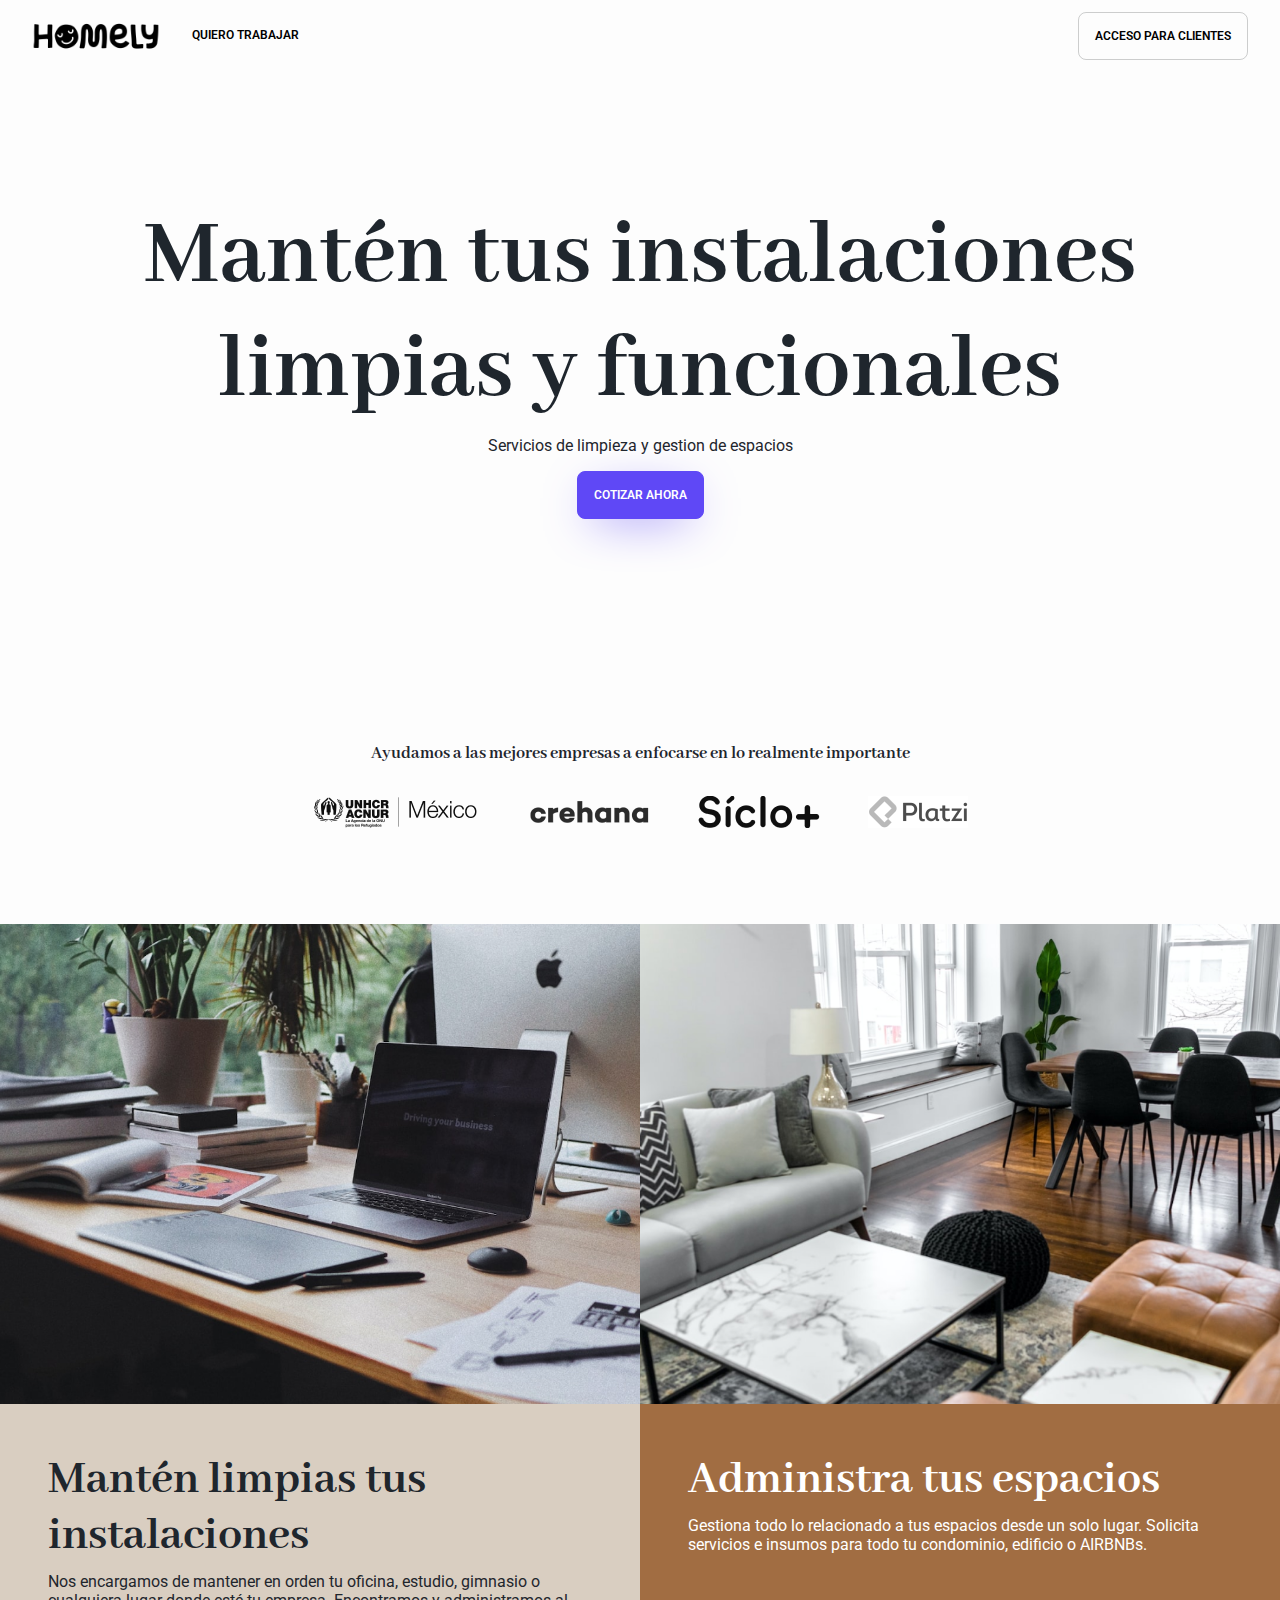
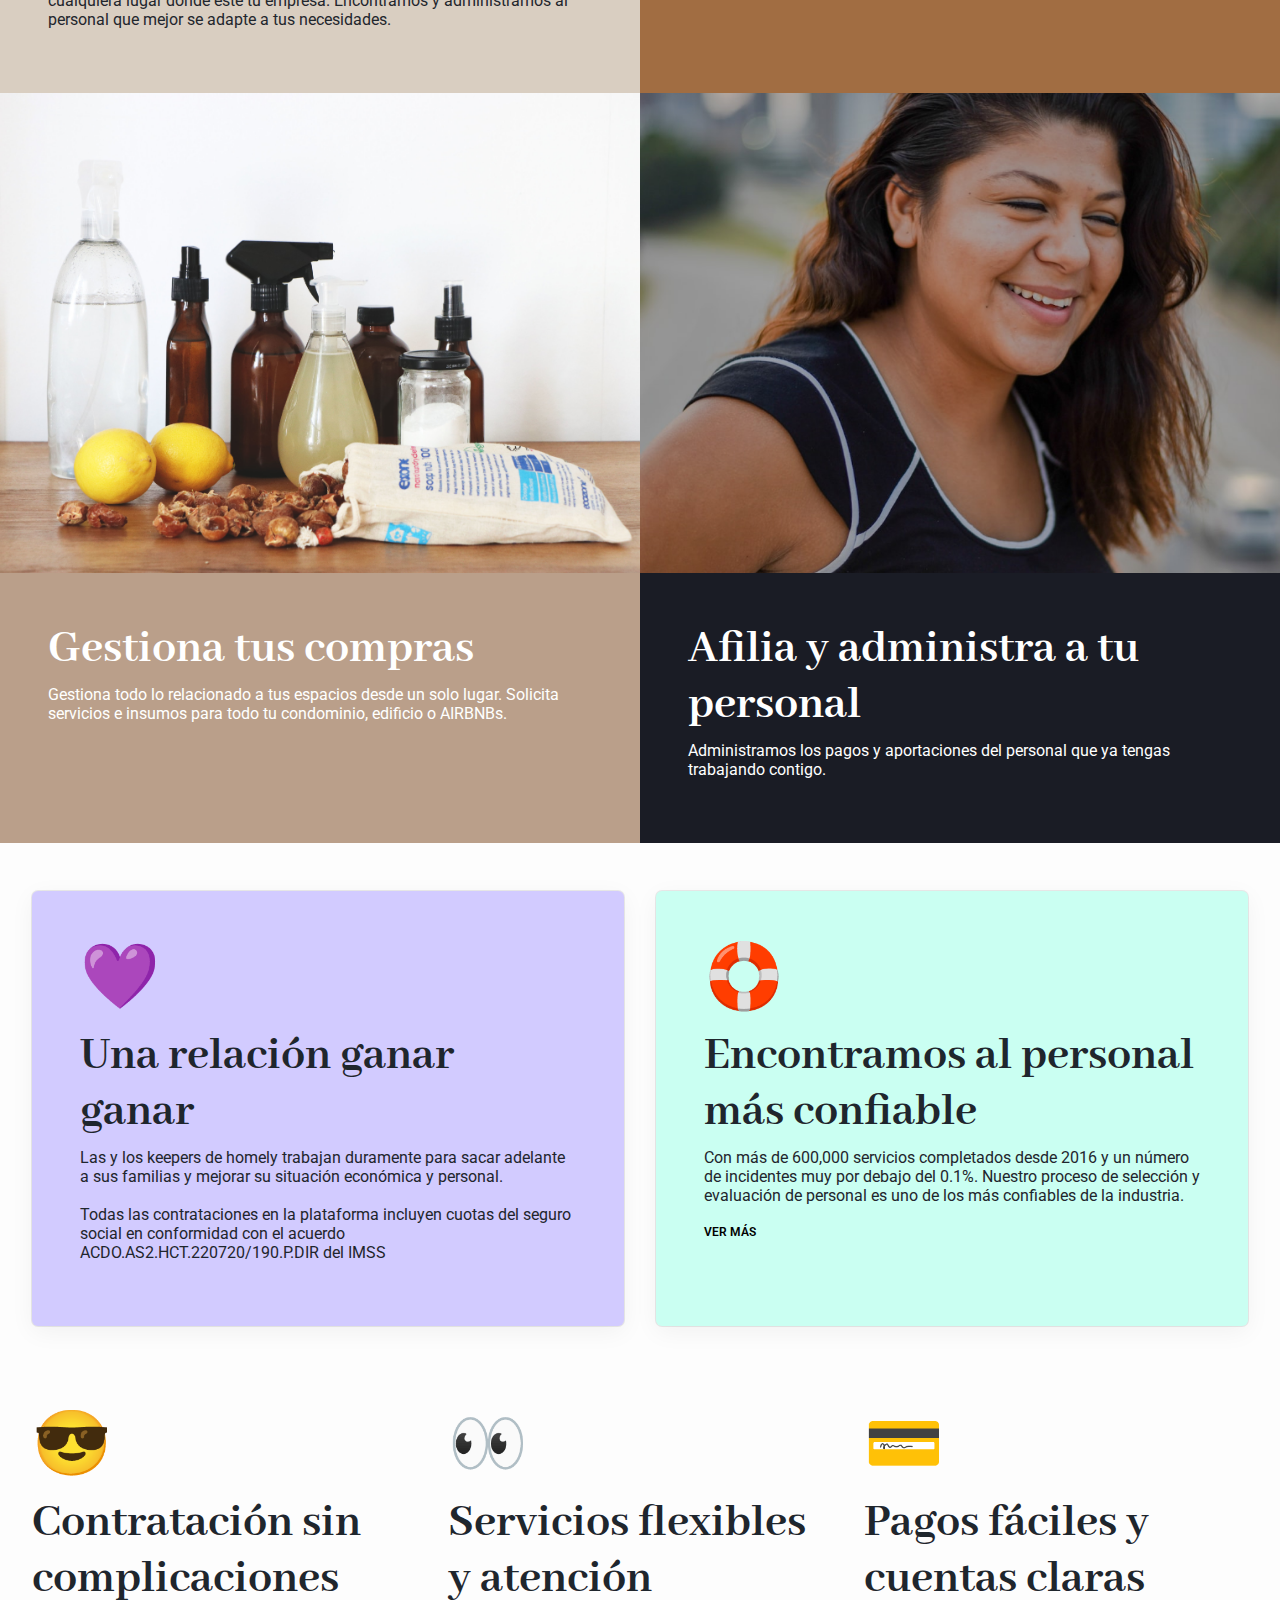
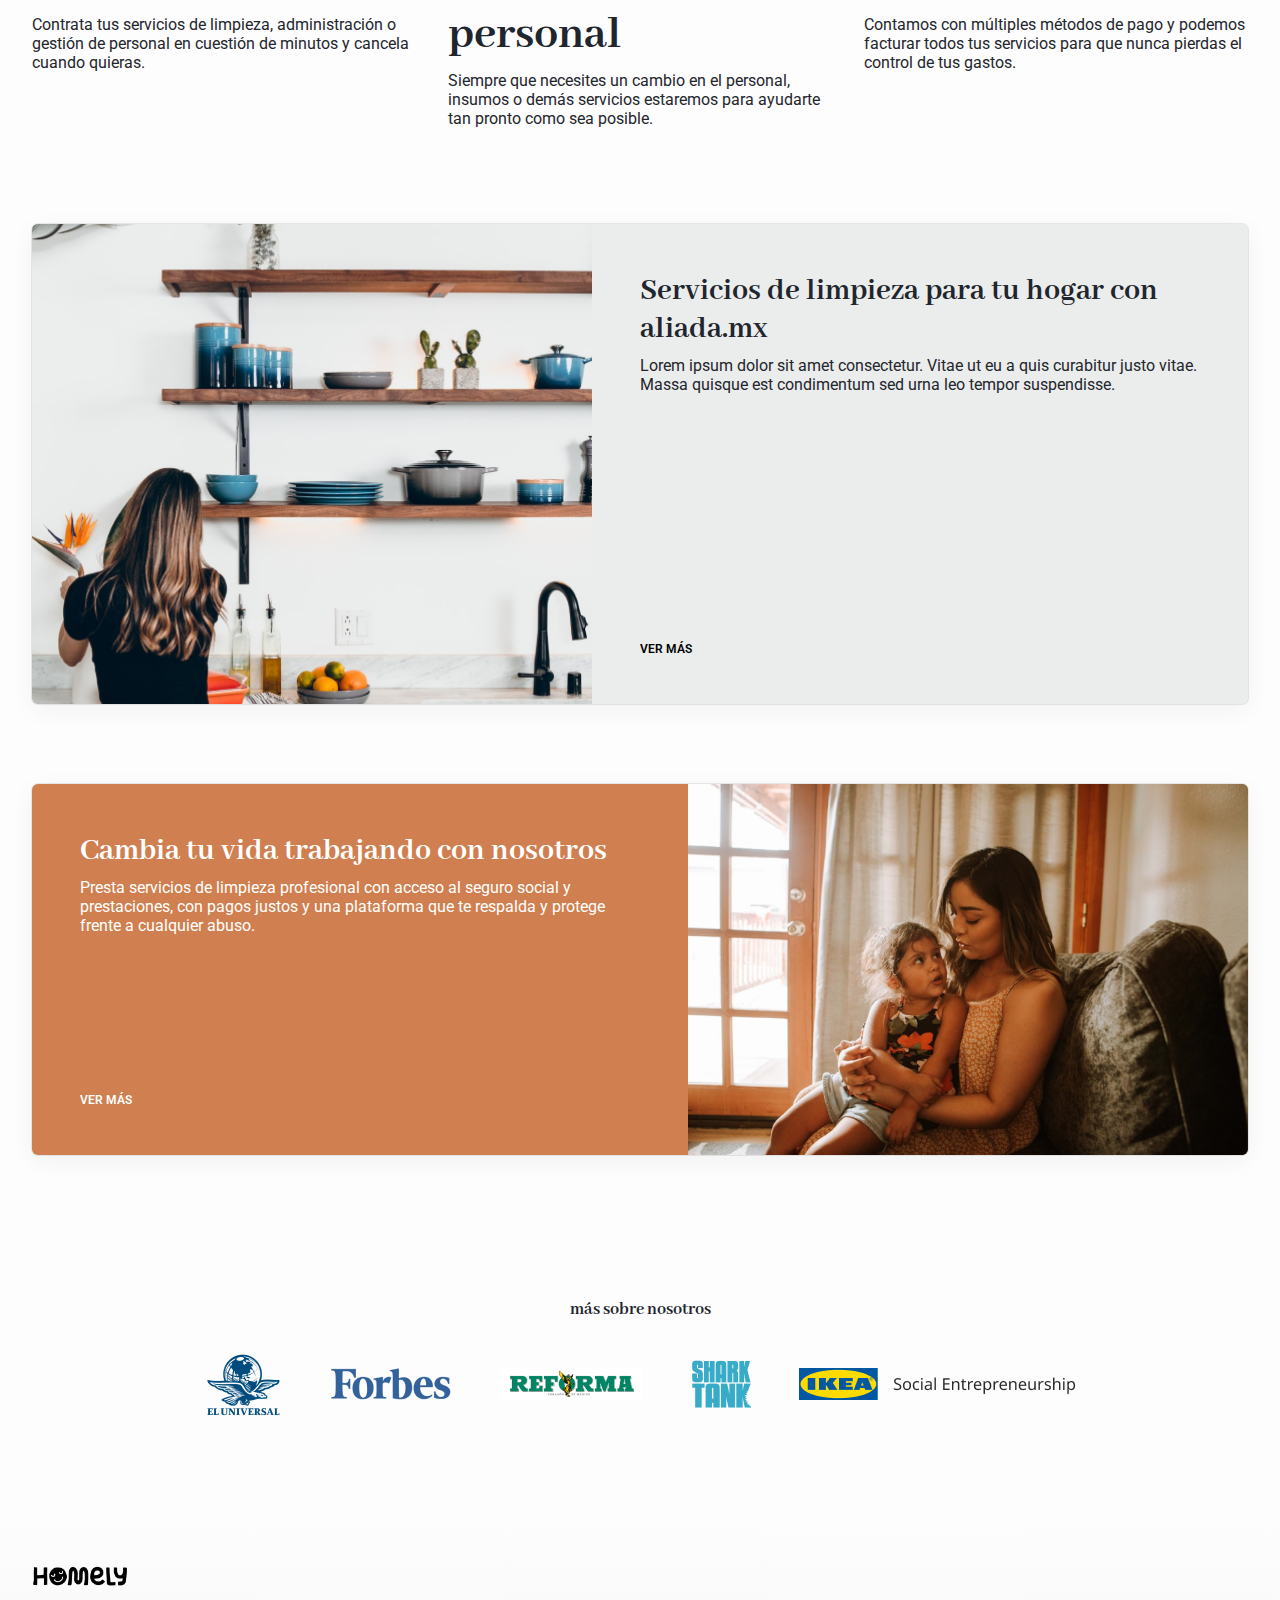
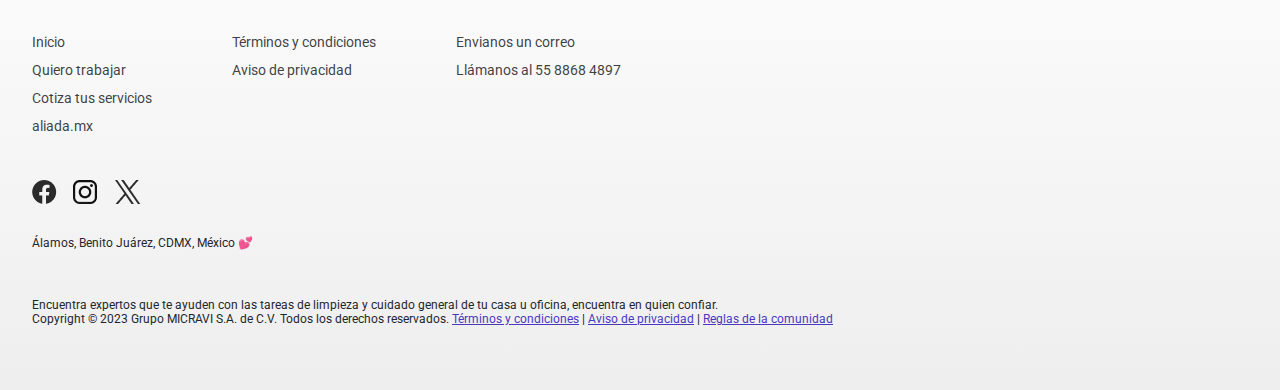
==== commit f21a0a67: "Fixed links at footer" ====
--- a/index.html
+++ b/index.html
@@ -54,7 +54,7 @@
                 <p>
                     Nos encargamos de mantener en orden tu oficina, estudio, gimnasio o cualquiera lugar donde esté tu empresa. Encontramos y administramos al personal que mejor se adapte a tus necesidades.
                 </p>
-                <a href="#" class="btn arrow">ver más</a>
+                <!-- <a href="#" class="btn arrow">ver más</a> -->
             </div>
         </div>
         <div class="service-tile" style="background: #A16D42;">
@@ -66,7 +66,7 @@
                 <p>
                     Gestiona todo lo relacionado a tus espacios desde un solo lugar. Solicita servicios e insumos para todo tu condominio, edificio o AIRBNBs.
                 </p>
-                <a href="#" class="btn arrow light">ver más</a>
+                <!-- <a href="#" class="btn arrow light">ver más</a> -->
             </div>
         </div>
     </section>
@@ -81,7 +81,7 @@
                 <p>
                     Gestiona todo lo relacionado a tus espacios desde un solo lugar. Solicita servicios e insumos para todo tu condominio, edificio o AIRBNBs.
                 </p>
-                <a href="#" class="btn arrow light">ver más</a>
+                <!-- <a href="#" class="btn arrow light">ver más</a> -->
             </div>
         </div>
         <div class="service-tile" style="background: #1A1C25;">
@@ -93,7 +93,7 @@
                 <p>
                     Administramos los pagos y aportaciones del personal que ya tengas trabajando contigo.
                 </p>
-                <a href="#" class="btn arrow light">ver más</a>
+                <!-- <a href="#" class="btn arrow light">ver más</a> -->
             </div>
         </div>
     </section>
@@ -182,7 +182,7 @@
                 <a href="keeper.html" class="btn arrow light align-self-start">ver más</a>
             </div>
             <div class="photo">
-                <img src="img/photos/keeper-with-kid.png" alt="Lioving room">
+                <img src="img/photos/keeper-with-kid.png" alt="Living room">
             </div>
         </div>
 
@@ -214,19 +214,18 @@
             <img src="img/brand/homely-black.png" alt="homely logo">
             <menu class="caption">
                 <div class="d-flex flex-direction-column gap-012">
-                    <a href="#">Inicio</a>
-                    <a href="#">Quiero trabajar</a>
+                    <a href="index.html">Inicio</a>
+                    <a href="keeper.html">Quiero trabajar</a>
                     <a href="#">Cotiza tus servicios</a>
-                    <a href="#">aliada.mx</a>
-                    <a href="#">Cobertura</a>
+                    <a href="https://aliada.mx">aliada.mx</a>
                 </div>
                 <div class="d-flex flex-direction-column gap-012">
-                    <a href="#">Términos y condiciones</a>
-                    <a href="#">Aviso de privacidad</a>
+                    <a href="terms.html">Términos y condiciones</a>
+                    <a href="privacy.html">Aviso de privacidad</a>
                 </div>
                 <div class="d-flex flex-direction-column gap-012">
-                    <a href="#">hola@homely.mx</a>
-                    <a href="#">55 8865 4897</a>
+                    <a href="mailto:hola@homely.mx">Envianos un correo</a>
+                    <a href="tel:5588684897">Llámanos al 55 8868 4897</a>
                 </div>
             </menu>
             <div class="footer-social d-flex gap-016">
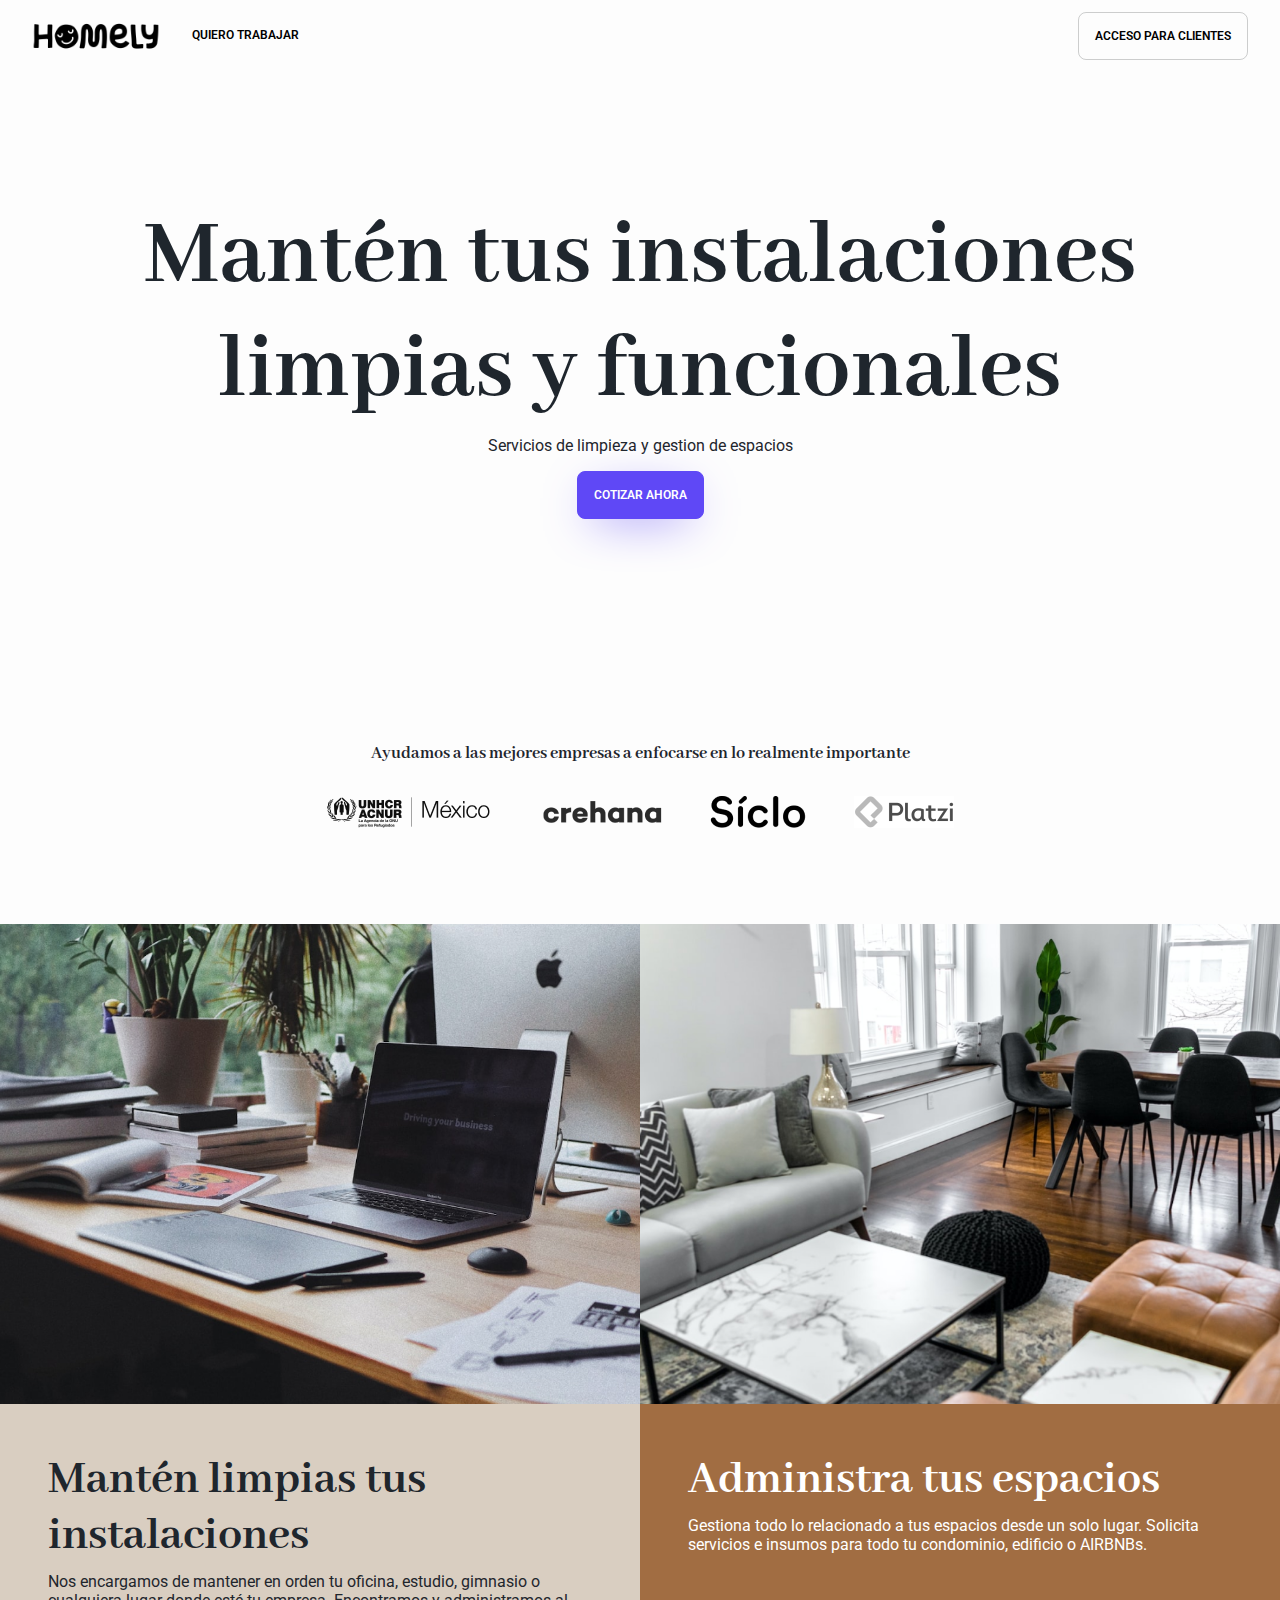
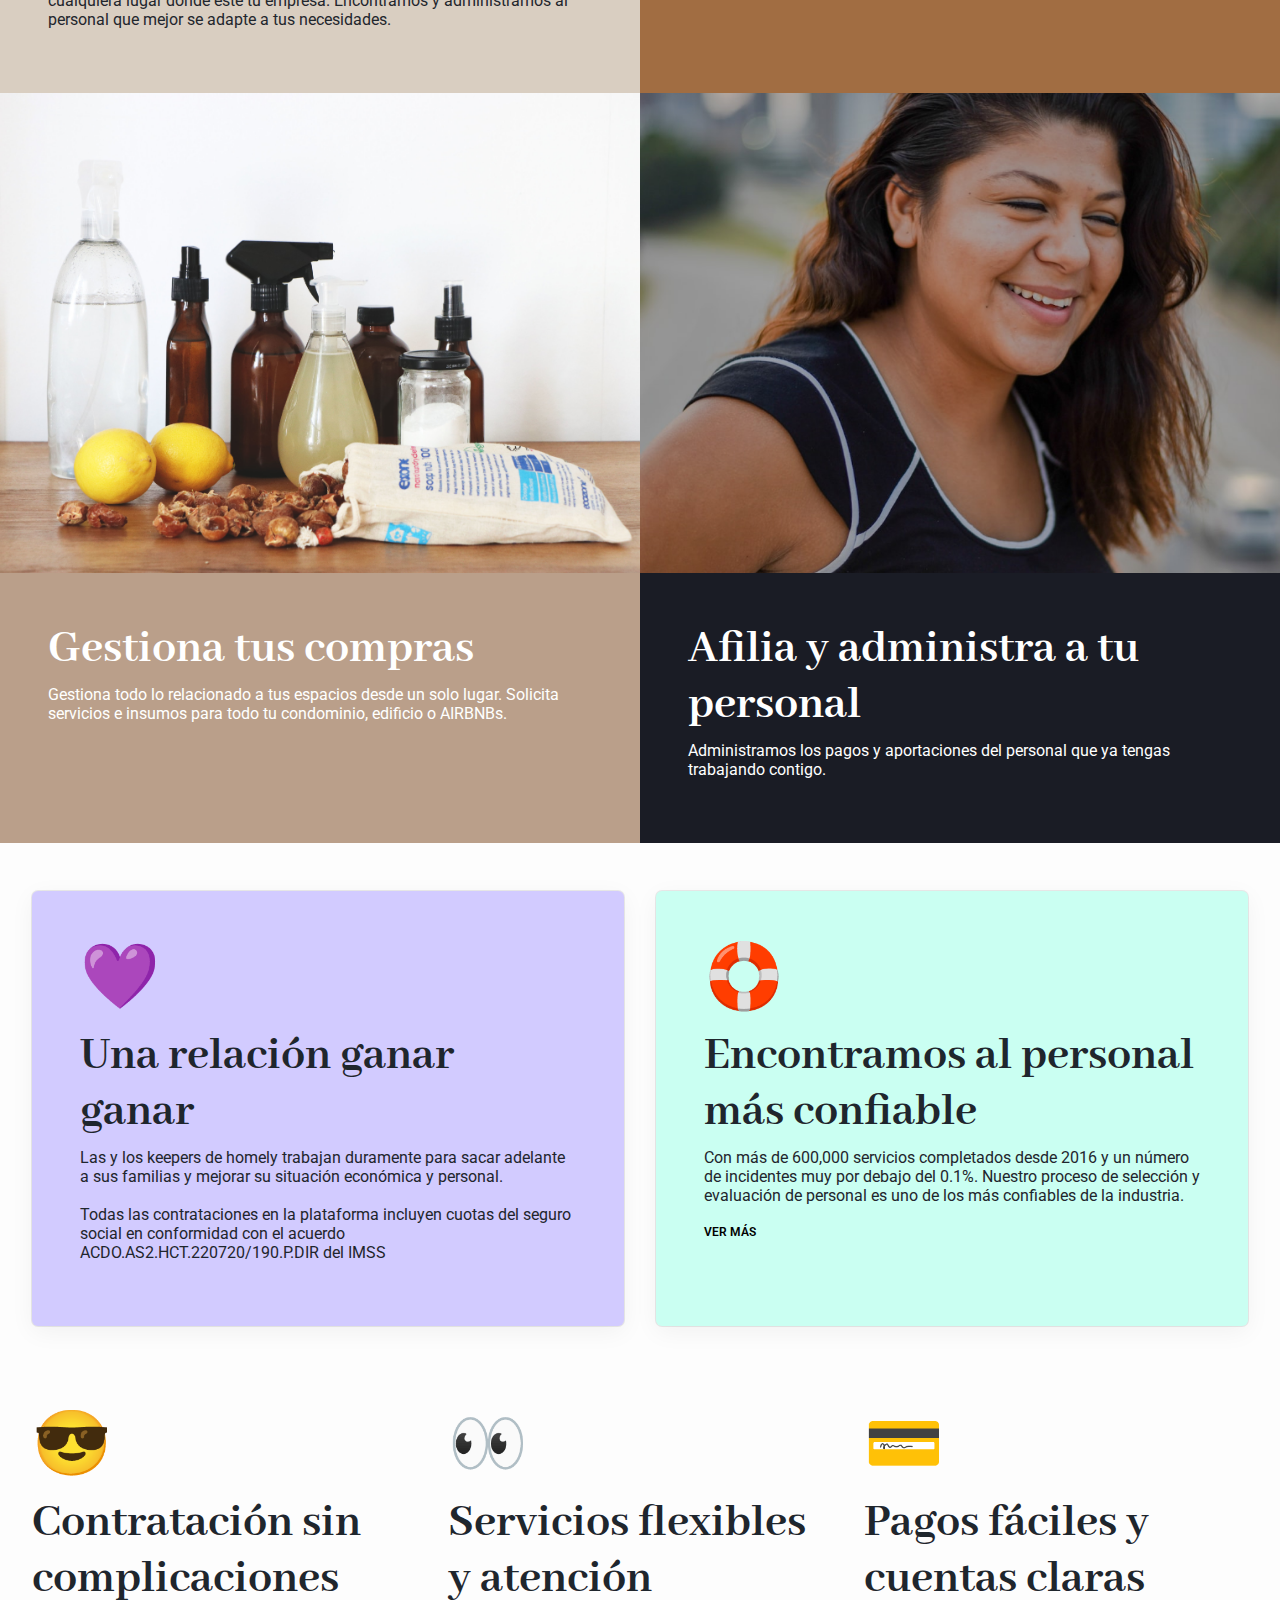
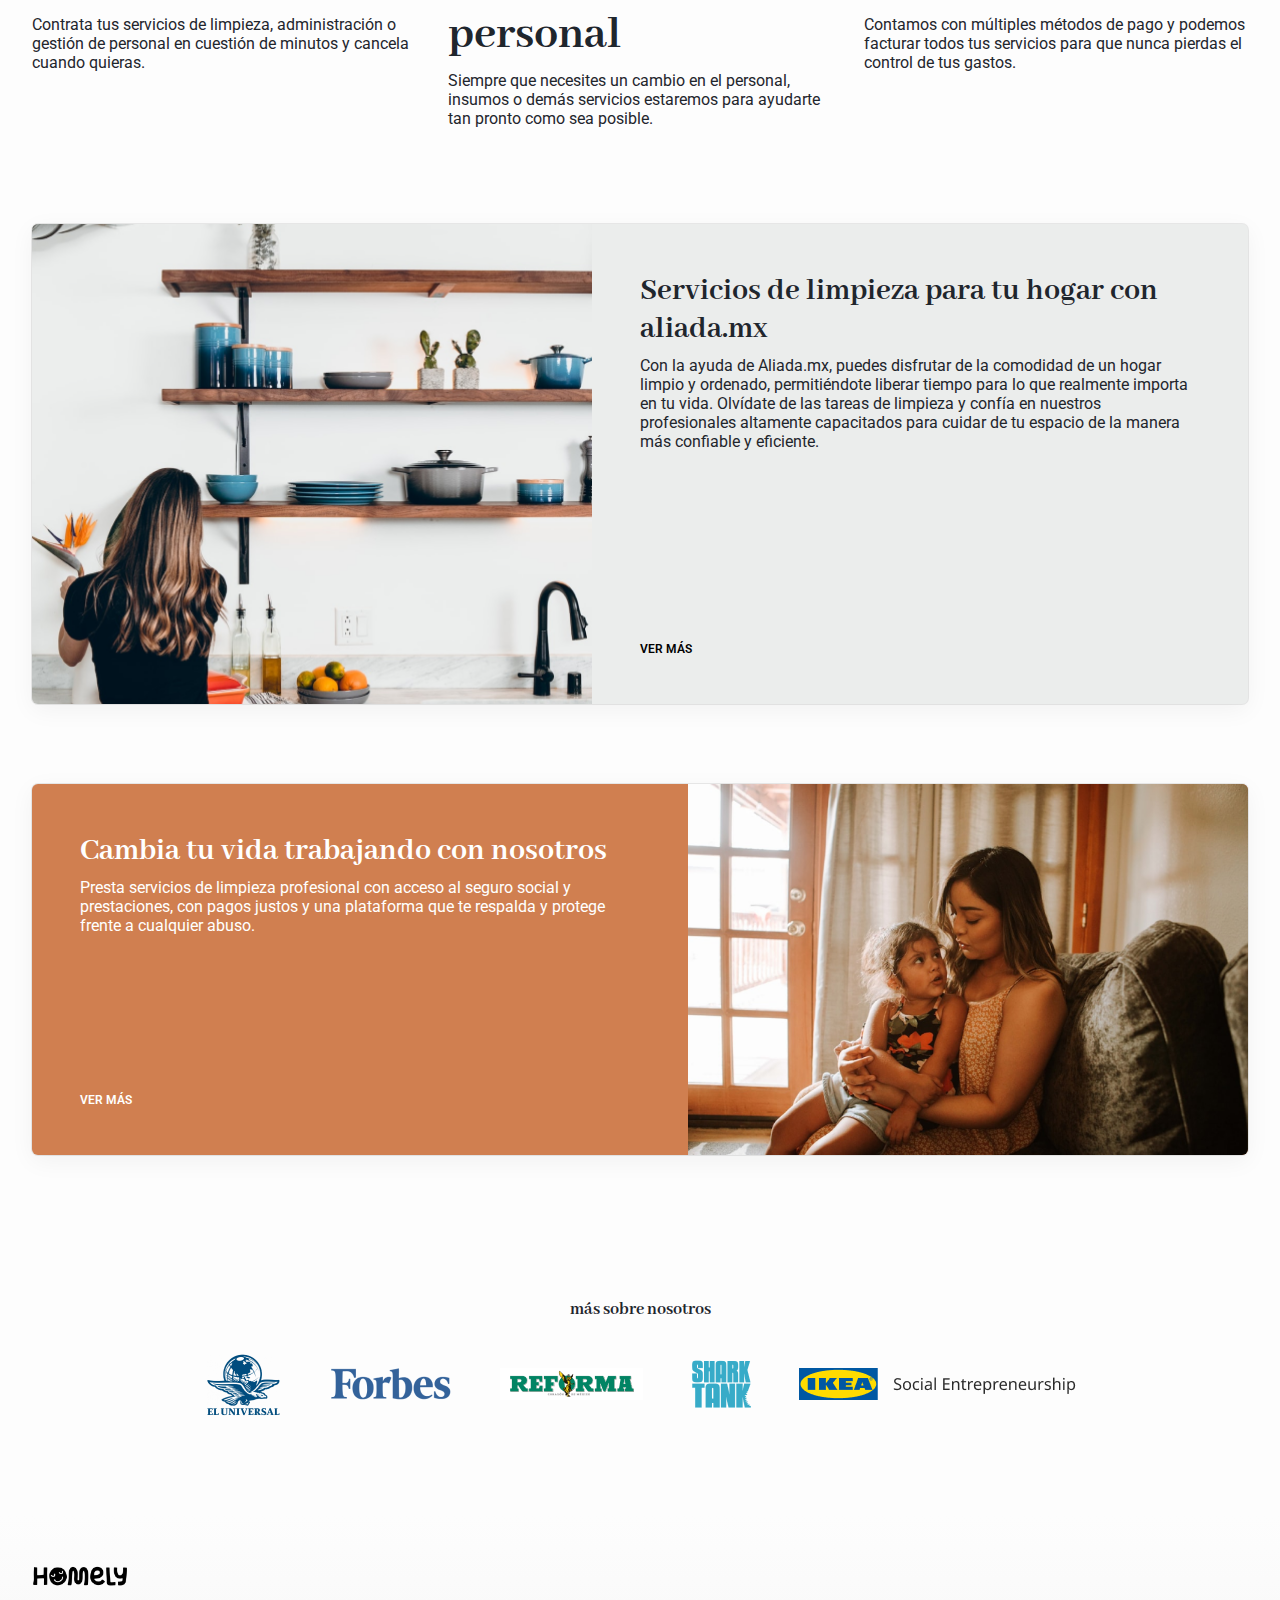
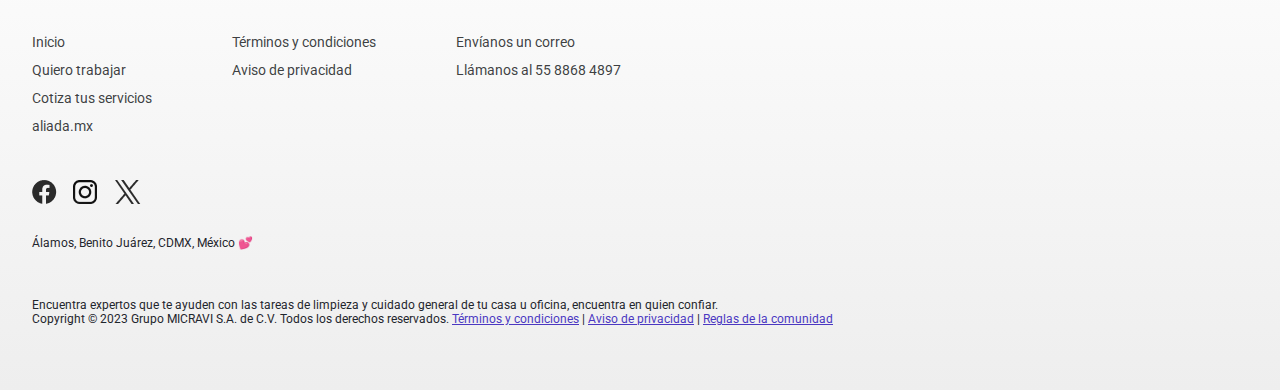
==== commit eb0e22fd: "Fixed missing copies" ====
--- a/index.html
+++ b/index.html
@@ -3,12 +3,23 @@
 <head>
     <meta charset="UTF-8">
     <meta name="viewport" content="width=device-width, initial-scale=1.0">
-    <title>Document</title>
+    <meta name="description" content="Homely: Servicios de limpieza y gestión de espacios para empresas. Cotiza servicios de limpieza, administración de espacios y gestión de personal. ¡Mantén tus instalaciones limpias y funcionales con nosotros!" />
+    <meta name="keywords" content="limpieza de instalaciones, gestión de espacios, servicios de limpieza, administración de espacios, gestión de personal, Homely, limpieza de oficinas, limpieza de estudios, limpieza de gimnasios, gestión de condominios, gestión de AIRBNBs, servicios de limpieza empresarial, trabajadores de Homely" />
+    <meta http-equiv="content-language" content="es" />
+    <meta name="robots" content="index, follow" />
+    <meta property="og:title" content="Homely" />
+    <meta property="og:description" content="Servicios de limpieza y administración de espacios" />
+    <meta property="og:image" content="img/photos/og-card.png" />
+    <meta name="twitter:card" content="summary" />
+    <meta name="twitter:site" content="@homelylat" />
+    <title>Homely - Limpieza profesional</title>
 
     <link rel="stylesheet" href="alamo.css">
     <link rel="stylesheet" href="alamo.templates.css">
 
     <link href="https://fonts.googleapis.com/css2?family=Material+Symbols+Outlined" rel="stylesheet" />
+
+    
 
 </head>
 <body>
@@ -162,7 +173,7 @@
                         Servicios de limpieza para tu hogar con aliada.mx
                     </h4>
                     <p>
-                        Lorem ipsum dolor sit amet consectetur. Vitae ut eu a quis curabitur justo vitae. Massa quisque est condimentum sed urna leo tempor suspendisse.
+                        Con la ayuda de Aliada.mx, puedes disfrutar de la comodidad de un hogar limpio y ordenado, permitiéndote liberar tiempo para lo que realmente importa en tu vida. Olvídate de las tareas de limpieza y confía en nuestros profesionales altamente capacitados para cuidar de tu espacio de la manera más confiable y eficiente.
                     </p>
                 </div>
                 <a href="https://aliada.mx/new-landing" class="btn arrow align-self-start">ver más</a>
@@ -224,7 +235,7 @@
                     <a href="privacy.html">Aviso de privacidad</a>
                 </div>
                 <div class="d-flex flex-direction-column gap-012">
-                    <a href="mailto:hola@homely.mx">Envianos un correo</a>
+                    <a href="mailto:hola@homely.mx">Envíanos un correo</a>
                     <a href="tel:5588684897">Llámanos al 55 8868 4897</a>
                 </div>
             </menu>
